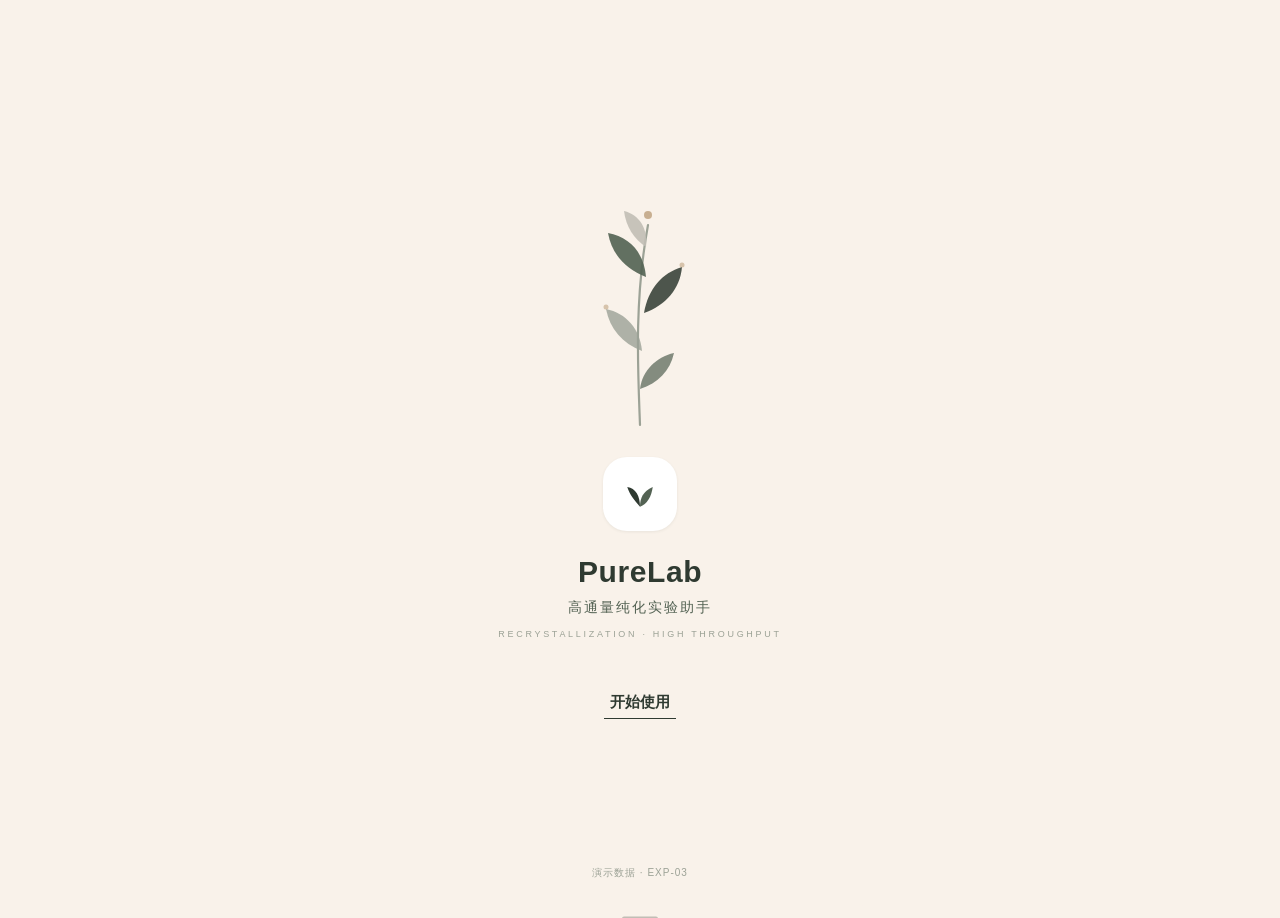
==== purelab-apk/app/assets/www/index.html @ ad5bc399 "v31: s07 底部文字链改为右下角按钮组（深色主FAB孔板记录+液态玻璃副钮分析最佳条件，fabIn入场）; APK 2.2.0/versionCode=32; harness34 7/7" ====
<!DOCTYPE html>
<html lang="zh-CN">
<head>
<meta charset="UTF-8">
<meta name="viewport" content="width=device-width, initial-scale=1, viewport-fit=cover, user-scalable=no">
<title>PureLab 高通量重结晶实验助手</title>
<link rel="stylesheet" href="app.css?v=31">
</head>
<body>
<div id="app">

  <!-- 01 启动页 -->
  <section class="screen" id="s01">
    <div class="launch" data-go="s02">
      <svg class="launch-art" viewBox="0 0 220 260" width="220" height="260" fill="none" aria-hidden="true">
        <path d="M110 244 C108 190 104 120 118 44" stroke="#9CA296" stroke-width="2.2" stroke-linecap="round"/>
        <path d="M116 96 C96 88 82 74 78 52 C100 56 114 72 116 96Z" fill="#536253" opacity=".9"/>
        <path d="M114 132 C136 124 150 108 152 86 C132 92 118 108 114 132Z" fill="#2F3A31" opacity=".85"/>
        <path d="M112 170 C92 162 80 148 76 128 C96 132 110 148 112 170Z" fill="#9CA296" opacity=".8"/>
        <path d="M116 66 C104 58 96 46 94 30 C110 34 118 48 116 66Z" fill="#C1BEB5" opacity=".9"/>
        <path d="M110 208 C128 202 140 190 144 172 C126 176 112 190 110 208Z" fill="#536253" opacity=".7"/>
        <circle cx="118" cy="34" r="4" fill="#C0A381" opacity=".85"/>
        <circle cx="76" cy="126" r="2.5" fill="#C0A381" opacity=".6"/>
        <circle cx="152" cy="84" r="2.5" fill="#C0A381" opacity=".6"/>
      </svg>
      <div class="launch-leaf">
        <svg viewBox="0 0 24 24" width="34" height="34" fill="none">
          <path d="M12 21c0-6 2-11 9-14-1 7-4 12-9 14z" fill="#536253"/>
          <path d="M12 21C8 16 5 13 3 7c6 1 9 6 9 14z" fill="#2F3A31"/>
        </svg>
      </div>
      <div class="launch-brand">PureLab</div>
      <div class="launch-sub">高通量纯化实验助手</div>
      <div class="launch-en">RECRYSTALLIZATION · HIGH THROUGHPUT</div>
      <div class="launch-cta">开始使用</div>
      <div class="launch-ver">演示数据 · EXP-03</div>
    </div>
  </section>

  <!-- 02 首页 -->
  <section class="screen" id="s02">
    <header class="nav">
      <div class="nav-side"></div>
      <div class="nav-title"><span class="zh">实验工作台</span><span class="en">WORKSPACE</span></div>
      <div class="nav-side"><button class="nav-avatar" data-go="s15" aria-label="我的">
        <svg viewBox="0 0 24 24" width="17" height="17" fill="none">
          <path d="M12 21c0-6 2-11 9-14-1 7-4 12-9 14z" fill="#F9F2EA"/>
          <path d="M12 21C8 16 5 13 3 7c6 1 9 6 9 14z" fill="#C1BEB5"/>
        </svg>
      </button></div>
    </header>
    <div class="page">
      <div class="greet">
        <div class="greet-en" id="greet-en">Good morning</div>
        <div class="greet-zh">今天也顺利完成实验</div>
      </div>
      <div class="sec-head"><span class="sec-zh">进行中的实验</span><span class="sec-en">ONGOING</span></div>
      <div id="home-ongoing"></div>
      <div class="sec-head"><span class="sec-zh">已归档实验</span><span class="sec-en">ARCHIVE</span></div>
      <div id="home-archive"></div>
      <div class="cta-row"><button class="cta-glass" data-go="s03">新建实验 <i>→</i></button></div>
    </div>
  </section>

  <!-- 03 新建实验 -->
  <section class="screen" id="s03">
    <header class="nav">
      <button class="nav-back" data-back>‹</button>
      <div class="nav-title"><span class="zh">新建实验</span><span class="en">NEW EXPERIMENT</span></div>
      <div class="nav-side"><button class="nav-text" data-go="s06">跳过</button></div>
    </header>
    <div class="stepper">
      <span class="step on"><i>1</i>基础信息</span><span class="step-line"></span>
      <span class="step"><i>2</i>条件设置</span><span class="step-line"></span>
      <span class="step"><i>3</i>确认</span>
    </div>
    <div class="page">
      <div class="form-card">
        <label class="frow"><span class="flabel">实验名称</span><input id="f-name" value="重结晶纯化筛选-04"></label>
        <label class="frow"><span class="flabel">待纯化药品</span><input id="f-drug" value="粗品样品 A"></label>
        <label class="frow"><span class="flabel">初始标样总质量（mg）</span><input id="f-mass" type="number" value="9600"></label>
        <label class="frow"><span class="flabel">每孔溶剂投入量（mg）</span><input id="f-dose" type="number" step="0.1" value="100.0"></label>
        <div class="frow"><span class="flabel">预计占用孔数量</span><span class="fval" id="f-occ">96 / 96 · 自动</span></div>
      </div>
      <p class="hint">96 孔板固定为 8×12（A–H 行 × 1–12 列），每种组合占一整行（12 孔），可在下一步手动调整。</p>
      <div class="cta-row"><button class="cta-line" data-go="s04">下一步 <i>→</i></button></div>
    </div>
  </section>

  <!-- 04 条件设置 -->
  <section class="screen" id="s04">
    <header class="nav">
      <button class="nav-back" data-back>‹</button>
      <div class="nav-title"><span class="zh">条件设置</span><span class="en">CONDITIONS</span></div>
      <div class="nav-side"></div>
    </header>
    <div class="stepper">
      <span class="step"><i>1</i>基础信息</span><span class="step-line"></span>
      <span class="step on"><i>2</i>条件设置</span><span class="step-line"></span>
      <span class="step"><i>3</i>确认</span>
    </div>
    <div class="page">
      <div class="sec-head"><span class="sec-zh">试剂组合</span><span class="sec-en" id="combo-count">5 组</span></div>
      <div id="combo-list"></div>
      <button class="ghost-add" id="combo-add">＋ 新建组合</button>
      <p class="hint">点击组合卡片勾选本次实验要用的条件（默认不选，可多选）；<b>按住卡片右侧的 ⠿ 上下拖动可调整顺序，编号按新位置自动继承</b>；列表里没有合适的，就点「新建组合」自己建。</p>
      <div class="cta-row"><button class="cta-line" id="combo-next">下一步 <i>→</i></button></div>
    </div>
  </section>

  <!-- 05 孔板分配 -->
  <section class="screen" id="s05">
    <header class="nav">
      <button class="nav-back" data-back>‹</button>
      <div class="nav-title"><span class="zh">孔板分配</span><span class="en">PLATE MAP</span></div>
      <div class="nav-side"></div>
    </header>
    <div class="stepper">
      <span class="step"><i>1</i>基础信息</span><span class="step-line"></span>
      <span class="step on"><i>2</i>条件设置</span><span class="step-line"></span>
      <span class="step"><i>3</i>确认</span>
    </div>
    <div class="page">
      <div id="assign-cur"></div>
      <p class="hint" id="assign-note">点击孔位即为当前组合选孔（可连续点选/取消）。</p>
      <div class="plate-card"><div id="plate-config"></div></div>
      <div id="legend-config" class="legend"></div>
      <div class="cta-row"><button class="cta-line" id="assign-step">下一步 <i>→</i></button></div>
    </div>
  </section>

  <!-- 06 确认设置 -->
  <section class="screen" id="s06">
    <header class="nav">
      <button class="nav-back" data-back>‹</button>
      <div class="nav-title"><span class="zh">确认设置</span><span class="en">CONFIRM</span></div>
      <div class="nav-side"></div>
    </header>
    <div class="stepper">
      <span class="step"><i>1</i>基础信息</span><span class="step-line"></span>
      <span class="step"><i>2</i>条件设置</span><span class="step-line"></span>
      <span class="step on"><i>3</i>确认</span>
    </div>
    <div class="page">
      <div class="sec-head"><span class="sec-zh">实验信息确认</span><span class="sec-en">REVIEW</span></div>
      <div class="form-card" id="confirm-card"></div>
      <div class="sec-head"><span class="sec-zh">孔板预览</span><span class="sec-en">PLATE PREVIEW</span></div>
      <div class="plate-card"><div id="plate-confirm"></div></div>
      <div id="confirm-legend" class="legend"></div>
      <p class="hint">确认后实验进入执行阶段；模板仅保存实验设计结构，不保存结果。</p>
      <div class="cta-row"><button class="cta-line" id="btn-create">创建实验 <i>→</i></button></div>
    </div>
  </section>

  <!-- 07 实验详情 -->
  <section class="screen" id="s07">
    <header class="nav">
      <button class="nav-back" data-back>‹</button>
      <div class="nav-title"><span class="zh">实验详情</span><span class="en">RUN</span></div>
      <div class="nav-side"><button class="nav-chip" data-go="s11">
        <svg viewBox="0 0 24 24" width="13" height="13" fill="none" stroke="#C0A381" stroke-width="2.4" stroke-linecap="round"><path d="M5 20V12"/><path d="M12 20V5"/><path d="M19 20v-5"/></svg>结果</button></div>
    </header>
    <div class="page">
      <div class="exp-head" id="exp-head"></div>
      <div class="stat-row" id="exp-stats"></div>
      <div class="sec-head"><span class="sec-zh">孔板预览</span><span class="sec-en">TAP TO RECORD</span></div>
      <div class="plate-card"><div id="plate-mini"></div></div>
      <p class="hint">点击孔位可查看详情与录入数据。</p>
      <div class="fab-stack">
        <button class="fab-sub" data-go="s12">
          <svg viewBox="0 0 24 24" width="14" height="14" fill="none" stroke="#C0A381" stroke-width="2.2" stroke-linecap="round" stroke-linejoin="round"><path d="M12 3l1.7 4.3L18 9l-4.3 1.7L12 15l-1.7-4.3L6 9l4.3-1.7z"/><path d="M19 15l.8 2.2L22 18l-2.2.8L19 21l-.8-2.2L16 18l2.2-.8z"/></svg>
          分析最佳条件
        </button>
        <button class="fab-main" data-go="s08">
          <svg viewBox="0 0 24 24" width="16" height="16" fill="none" stroke="currentColor" stroke-width="2" stroke-linecap="round"><rect x="3.5" y="3.5" width="7" height="7" rx="1.6"/><rect x="13.5" y="3.5" width="7" height="7" rx="1.6"/><rect x="3.5" y="13.5" width="7" height="7" rx="1.6"/><rect x="13.5" y="13.5" width="7" height="7" rx="1.6"/></svg>
          孔板记录 <i>→</i>
        </button>
      </div>
    </div>
  </section>

  <!-- 08 孔板视图 -->
  <section class="screen" id="s08">
    <header class="nav">
      <button class="nav-back" data-back>‹</button>
      <div class="nav-title"><span class="zh">孔板记录</span><span class="en">WELL RECORD</span></div>
      <div class="nav-side"><button class="nav-text" data-go="s09">批量</button></div>
    </header>
    <div class="page">
      <div class="plate-card"><div id="plate-full"></div></div>
      <div id="legend-full" class="legend"></div>
      <div class="op-row">
        <button class="text-act" data-go="s09">批量录入</button>
        <button class="text-act" id="edit-hint">编辑数据</button>
      </div>
    </div>
  </section>

  <!-- 09 批量录入 -->
  <section class="screen" id="s09">
    <header class="nav">
      <button class="nav-back" data-back>‹</button>
      <div class="nav-title"><span class="zh">批量录入产出量</span><span class="en">BATCH ENTRY</span></div>
      <div class="nav-side"></div>
    </header>
    <div class="page">
      <div class="seg" id="batch-seg"><span class="seg-thumb"></span>
        <button class="seg-item" data-seg="area">按区域录入</button>
        <button class="seg-item" data-seg="combo">按组合录入</button>
        <button class="seg-item active" data-seg="pick">点选孔位</button>
      </div>
      <div class="sec-head"><span class="sec-zh" id="batch-sel-title">选择区域</span><span class="sec-en" id="batch-sel-info">未选择</span></div>
      <div class="chip-wrap" id="batch-chips"></div>
      <div class="plate-card" id="pick-plate-card" style="display:none"><div id="plate-pick"></div></div>
      <div class="form-card">
        <label class="frow"><span class="flabel">投入量（mg）</span><input id="b-in" type="number" step="0.1" value="100.0"><span class="fsuffix">适用于所选全部孔位</span></label>
        <label class="frow"><span class="flabel">产出量（mg）</span><input id="b-out" type="number" step="0.1" placeholder="输入产出量"></label>
        <label class="frow check"><input type="checkbox" id="b-onlyempty" checked><span class="flabel">仅填充未完成孔位</span></label>
      </div>
      <div class="cta-row"><button class="cta-line" id="b-apply">应用到所选孔位 <i>→</i></button></div>
    </div>
  </section>

  <!-- 10 数据详情 -->
  <section class="screen" id="s10">
    <header class="nav">
      <button class="nav-back" data-back>‹</button>
      <div class="nav-title"><span class="zh">单孔详情</span><span class="en">WELL DETAIL</span></div>
      <div class="nav-side"></div>
    </header>
    <div class="page" id="well-page"></div>
    <div class="well-nav-bar" id="well-nav-bar"></div>
  </section>

  <!-- 11 结果总览 -->
  <section class="screen" id="s11">
    <header class="nav">
      <button class="nav-back" data-back>‹</button>
      <div class="nav-title"><span class="zh">结果总览</span><span class="en">RESULTS</span></div>
      <div class="nav-side"></div>
    </header>
    <div class="page" id="results-page"></div>
  </section>

  <!-- 12 最佳条件 -->
  <section class="screen" id="s12">
    <header class="nav">
      <button class="nav-back" data-back>‹</button>
      <div class="nav-title"><span class="zh">最佳条件</span><span class="en">KEY CONDITION</span></div>
      <div class="nav-side"></div>
    </header>
    <div class="page" id="best-page"></div>
  </section>

  <!-- 13 结果排名 -->
  <section class="screen" id="s13">
    <header class="nav">
      <button class="nav-back" data-back>‹</button>
      <div class="nav-title"><span class="zh">结果排名</span><span class="en">RANKING</span></div>
      <div class="nav-side"><button class="nav-text" id="btn-export">导出</button></div>
    </header>
    <div class="page" id="rank-page"></div>
  </section>

  <!-- 14 试剂库 -->
  <section class="screen" id="s14">
    <header class="nav">
      <button class="nav-back" data-back>‹</button>
      <div class="nav-title"><span class="zh">试剂库</span><span class="en">REAGENTS</span></div>
      <div class="nav-side"></div>
    </header>
    <div class="page" id="reagent-page"></div>
  </section>

  <!-- 15 我的 -->
  <section class="screen" id="s15">
    <header class="nav">
      <button class="nav-back" data-back>‹</button>
      <div class="nav-title"><span class="zh">我的</span><span class="en">PROFILE</span></div>
      <div class="nav-side"></div>
    </header>
    <div class="page" id="profile-page"></div>
  </section>

  <!-- 16 实验总览 -->
  <section class="screen" id="s16">
    <header class="nav">
      <button class="nav-back" data-back>‹</button>
      <div class="nav-title"><span class="zh">实验总览</span><span class="en">EXPERIMENTS</span></div>
      <div class="nav-side"></div>
    </header>
    <div class="page" id="expov-page"></div>
  </section>

  <!-- Bottom Sheet -->
  <div class="sheet-mask" id="sheet-mask"></div>
  <div class="sheet" id="sheet">
    <div class="sheet-handle"></div>
    <div class="sheet-title" id="sheet-title"></div>
    <div class="sheet-body" id="sheet-body"></div>
  </div>

  <div class="toast" id="toast"></div>
</div>
<script src="app.js?v=31"></script>
</body>
</html>
---- purelab-apk/app/assets/www/app.css ----
/* ============================================================
   PureLab Design Tokens — 全部取自设计基准板实测色板（7 色）
   背景 #F9F2EA · 墨绿主色 #2F3A31 · 暖棕点缀 #C0A381
   ============================================================ */
:root{
  --bg:#F9F2EA;
  --ink:#2F3A31;          /* 一级文字/主强调（Swatch 6） */
  --ink2:#536253;         /* 二级文字（Swatch 5） */
  --ink3:#9CA296;         /* 三级文字（Swatch 4） */
  --line:#C1BEB5;         /* 分隔线（Swatch 3） */
  --panel:#E0D8D1;        /* 浅面板（Swatch 1） */
  --panel2:#D8D3CC;       /* 次面板（Swatch 2） */
  --warm:#C0A381;         /* 状态点缀（Swatch 7） */
  --paper:#FFFFFF;        /* 卡片纸面（中性色） */
  --r-card:14px; --r-input:10px;
  --shadow:0 1px 3px rgba(47,58,49,.08);
  --safe-t:env(safe-area-inset-top,0px);
  --safe-b:env(safe-area-inset-bottom,0px);
}
*{margin:0;padding:0;box-sizing:border-box;-webkit-tap-highlight-color:transparent}
html,body{height:100%}
body{
  background:var(--bg);color:var(--ink);
  font-family:-apple-system,"HarmonyOS Sans SC","MiSans","PingFang SC","Source Han Sans SC","Microsoft YaHei",sans-serif;
  font-feature-settings:"tnum";letter-spacing:.01em;
}
button{font-family:inherit;color:inherit;background:none;border:none;cursor:pointer}
input{font-family:inherit;color:var(--ink)}
#app{max-width:460px;margin:0 auto;min-height:100%;position:relative}

/* ---------------- 屏幕 & 导航 ---------------- */
.screen{display:none;min-height:100vh;padding-top:var(--safe-t);padding-bottom:calc(var(--safe-b) + 18px)}
.screen.active{display:block;animation:fadein .18s ease}
@keyframes fadein{from{opacity:.35}to{opacity:1}}
.nav{
  display:flex;align-items:center;gap:8px;
  padding:12px 16px 10px;position:sticky;top:0;z-index:20;background:var(--bg);
}
.nav-back{font-size:26px;line-height:1;width:34px;height:34px;color:var(--ink)}
.nav-title{flex:1;display:flex;flex-direction:column;align-items:center;gap:1px}
.nav-title .zh{font-size:17px;font-weight:600}
.nav-title .en{font-size:9px;letter-spacing:.22em;color:var(--ink3);font-weight:500}
.nav-side{width:56px;display:flex;justify-content:flex-end}
.nav-text{font-size:13px;color:var(--ink2);border-bottom:1px solid var(--line);padding-bottom:2px}
/* 导航头像钮（s02 我的） */
.nav-avatar{width:34px;height:34px;border-radius:50%;
  background:linear-gradient(135deg,#536253,#2F3A31);
  display:flex;align-items:center;justify-content:center;
  box-shadow:0 0 0 2px var(--bg),0 0 0 3px var(--line),var(--shadow);
  transition:transform .15s,box-shadow .15s}
.nav-avatar:active{transform:scale(.93);box-shadow:0 0 0 2px var(--bg),0 0 0 3px var(--ink2),var(--shadow)}
.page{padding:4px 20px 8px}

/* ---------------- 向导步骤指示器（①②③，参考稿还原） ---------------- */
.stepper{display:flex;align-items:center;gap:8px;margin:10px 20px 2px}
.step{display:flex;align-items:center;gap:5px;font-size:11px;color:var(--ink3);white-space:nowrap}
.step i{width:18px;height:18px;border-radius:50%;border:1.5px solid var(--line);
  display:flex;align-items:center;justify-content:center;font-style:normal;font-size:10px}
.step.on{color:var(--ink);font-weight:600}
.step.on i{background:var(--ink);border-color:var(--ink);color:var(--bg)}
.step-line{flex:1;height:1px;background:var(--line)}

/* ---------------- 深绿主卡（s02 EXP 卡 / s11 hero，参考稿还原） ---------------- */
.exp-card.dark{background:linear-gradient(135deg,#536253,#2F3A31);color:#F9F2EA}

/* ---------------- 进行中实验轮播（横向拖拽/滚轮 · 惯性 · 居中磁吸） ---------------- */
.exp-carousel{display:flex;gap:14px;overflow-x:auto;overscroll-behavior-x:contain;
  padding:10px calc((100% - 76%) / 2) 18px;scrollbar-width:none;-ms-overflow-style:none;
  touch-action:pan-y;cursor:grab;user-select:none;-webkit-user-select:none}
.exp-carousel:active{cursor:grabbing}
.exp-carousel::-webkit-scrollbar{display:none}
.exp-carousel .exp-card{flex:0 0 auto;width:100%;margin:0;will-change:transform,opacity;
  transition:box-shadow .3s ease;transform-origin:center center}
.exp-carousel .exp-card.cur{box-shadow:0 12px 30px rgba(47,58,49,.32)}
.exp-carousel .exp-card .exp-name{white-space:nowrap;overflow:hidden;text-overflow:ellipsis}
.exp-del,.arch-del{font-size:11px;font-weight:600;letter-spacing:.04em;
  padding:2px 2px;border-bottom:1px solid currentColor;opacity:.75;white-space:nowrap;flex:none}
.exp-del:active,.arch-del:active{opacity:1}
.arch-del{color:#A2554A;margin-left:8px}
.exp-card.dark .exp-id{background:rgba(249,242,234,.16);color:#F9F2EA;border-color:transparent}
.exp-card.dark .tag.run{background:rgba(249,242,234,.18);color:#F9F2EA}
.exp-card.dark .exp-meta{color:rgba(249,242,234,.78)}
.exp-card.dark .exp-meta b{color:#F9F2EA}
.exp-card.dark .pbar{background:rgba(249,242,234,.24)}
.exp-card.dark .pbar i{background:#F9F2EA}
.exp-card.dark .exp-best{color:rgba(249,242,234,.78)}
.exp-card.dark .mini-act{color:#F9F2EA;border-bottom-color:rgba(249,242,234,.5)}
.hero.dark{background:linear-gradient(135deg,#536253,#2F3A31);color:#F9F2EA;
  border-radius:var(--r-card);padding:22px 20px;display:flex;align-items:center;gap:16px;
  box-shadow:var(--shadow);margin-top:14px}
.hero.dark .big{color:#F9F2EA}
.hero.dark .who{color:rgba(249,242,234,.82)}
.hero.dark .who b{color:#F9F2EA}

/* ---------------- 启动页插画 / 归档缩略图 ---------------- */
.launch-art{margin-bottom:6px}
.arch-thumb{width:44px;height:44px;border-radius:10px;background:rgba(83,98,83,.12);
  display:flex;align-items:center;justify-content:center;flex:none}

/* ---------------- 组合卡（s04，点卡勾选，可删可看详情） ---------------- */
.combo-card{display:flex;align-items:center;gap:12px;margin-bottom:10px;padding:14px 16px;
  cursor:pointer;border:1.5px solid transparent;transition:border-color .15s,box-shadow .15s}
.combo-card.sel{border-color:var(--ink);box-shadow:0 0 0 1px var(--ink),var(--shadow)}
.combo-check{width:20px;height:20px;border-radius:50%;border:1.5px solid var(--line);flex:none;
  display:flex;align-items:center;justify-content:center;font-size:11px;color:transparent}
.combo-card.sel .combo-check{background:var(--ink);border-color:var(--ink);color:var(--bg)}
.combo-check.on::after{content:"✓"}
.combo-main{flex:1;min-width:0}
.combo-act{flex:none;font-size:11px;color:var(--ink3);border-bottom:1px solid var(--line);padding-bottom:1px}
.combo-act.del{color:var(--warm);border-bottom-color:rgba(192,163,129,.55)}
/* 新建组合 · 配比模板（竖排：试剂名 + 份数，符号自动给出） */
.tpl-rows{display:flex;flex-direction:column;gap:12px;
  background:var(--paper);border-radius:var(--r-input);box-shadow:var(--shadow);
  padding:14px;margin-top:10px}
.tpl-row{display:flex;align-items:center;gap:10px}
.tpl-lead{width:14px;text-align:center;color:var(--ink3);font-weight:700;font-size:15px;flex:none}
.tpl-no{width:22px;height:22px;border-radius:7px;background:var(--panel);color:var(--ink2);
  display:flex;align-items:center;justify-content:center;font-size:11px;font-weight:700;flex:none}
.tpl-row .tpl-name{flex:1;min-width:0;border:none;border-bottom:1.5px solid var(--line);outline:none;
  background:transparent;text-align:left;font-weight:600;font-size:14px;color:var(--ink);
  padding:4px 2px;border-radius:0}
.tpl-row .tpl-name:focus{border-bottom-color:var(--ink2)}
.tpl-row .tpl-name::placeholder{color:var(--ink3);font-weight:400}
.tpl-rwrap{display:flex;align-items:baseline;gap:3px;flex:none}
.tpl-ratio{width:42px;border:none;border-bottom:1.5px solid var(--line);outline:none;background:transparent;
  text-align:center;font-weight:700;font-size:14px;color:var(--warm);padding:4px 0;border-radius:0}
.tpl-ratio:focus{border-bottom-color:var(--warm)}
.tpl-ratio::placeholder{color:var(--line);font-weight:400}
.tpl-unit{font-size:10px;color:var(--ink3);font-style:normal}
.tpl-x{width:20px;height:20px;border-radius:50%;color:var(--ink3);font-size:14px;line-height:1;flex:none}
.tpl-eq{display:flex;align-items:center;gap:10px;margin:14px 4px 0;font-size:12px;color:var(--ink3)}
.tpl-pv-str{color:var(--ink);font-weight:700;font-size:13.5px;letter-spacing:.06em}
.tpl-pv-void{color:var(--ink3)}
#cg-addpart{margin-top:12px}
/* 组合卡拖拽 */
.combo-drag{flex:none;color:var(--ink3);cursor:grab;touch-action:none;padding:8px 4px;transition:color .15s}
.combo-drag:active{color:var(--ink)}
.combo-card.dragging{opacity:.9;box-shadow:0 10px 26px rgba(47,58,49,.25);transform:scale(1.02);transition:none;z-index:5}
.combo-card.dragging .combo-drag{color:var(--ink)}
.combo-card{transition:transform .12s}
/* 导航结果芯片 */
.nav-chip{display:inline-flex;align-items:center;gap:5px;font-size:12px;font-weight:600;color:var(--ink);
  background:var(--paper);box-shadow:var(--shadow);border-radius:10px;padding:6px 10px}

/* ---------------- 区块标题 ---------------- */
.sec-head{display:flex;align-items:baseline;gap:8px;margin:20px 0 10px}
.sec-head .sec-zh{font-size:15px;font-weight:600}
.sec-head .sec-en{font-size:9px;letter-spacing:.2em;color:var(--ink3)}

/* ---------------- 启动页 ---------------- */
.launch{min-height:calc(100vh - var(--safe-t));display:flex;flex-direction:column;
  align-items:center;justify-content:center;gap:10px;padding:40px 24px}
.launch-leaf{width:74px;height:74px;border-radius:24px;background:var(--paper);
  box-shadow:var(--shadow);display:flex;align-items:center;justify-content:center}
.launch-brand{font-size:30px;font-weight:700;letter-spacing:.02em;margin-top:14px}
.launch-sub{font-size:14px;color:var(--ink2);letter-spacing:.14em}
.launch-en{font-size:9px;letter-spacing:.3em;color:var(--ink3);margin-top:2px}
.launch-cta{margin-top:44px;font-size:15px;font-weight:600;color:var(--ink);
  border-bottom:1px solid var(--ink);padding:0 6px 6px}
.launch-ver{position:fixed;bottom:calc(var(--safe-b) + 20px);font-size:10px;color:var(--ink3);letter-spacing:.1em}

/* ---------------- 首页 ---------------- */
.greet{margin:14px 0 4px}
.greet-en{font-size:24px;font-weight:700}
.greet-zh{font-size:14px;color:var(--ink2);margin-top:3px}
.card{background:var(--paper);border-radius:var(--r-card);box-shadow:var(--shadow);
  padding:14px 16px;margin-bottom:10px}
.exp-card .row1{display:flex;align-items:center;gap:8px}
.exp-id{font-size:11px;font-weight:700;letter-spacing:.08em;color:var(--ink);
  background:var(--panel);border-radius:6px;padding:2px 8px}
.exp-name{flex:1;font-size:15px;font-weight:600}
.tag{font-size:10px;padding:2px 8px;border-radius:999px;letter-spacing:.05em}
.tag.run{color:var(--ink);background:rgba(192,163,129,.28)}
.tag.done{color:var(--ink2);background:var(--panel)}
.exp-meta{display:flex;gap:14px;margin-top:10px;font-size:11px;color:var(--ink3)}
.exp-meta b{color:var(--ink);font-weight:600;font-size:13px}
.pbar{height:3px;background:var(--panel2);border-radius:2px;margin-top:10px;overflow:hidden}
.pbar i{display:block;height:100%;background:var(--ink2);border-radius:2px}
.exp-card .row-act{display:flex;justify-content:space-between;align-items:center;margin-top:10px}
.exp-best{font-size:11px;color:var(--ink3)}
.exp-best b{color:var(--warm);font-weight:700;font-size:14px}
.mini-act{font-size:13px;font-weight:600;border-bottom:1px solid var(--ink);padding-bottom:2px}
.arch-row{display:flex;align-items:center;gap:10px;cursor:pointer}
.arch-row:active{background:rgba(83,98,83,.07)}
.arch-detail{padding:4px 2px}
.arch-d-row{display:flex;justify-content:space-between;align-items:center;padding:8px 2px;border-bottom:1px solid var(--line);font-size:13px;color:var(--ink2)}
.arch-d-row:last-child{border-bottom:none}
.arch-d-row b{color:var(--ink);font-weight:600;font-size:13.5px;text-align:right}
.arch-name{flex:1;font-size:14px;font-weight:600}
.arch-sub{font-size:11px;color:var(--ink3);margin-top:2px}
.arch-best{font-size:12px;color:var(--ink2);font-weight:600}

/* ---------------- 表单 ---------------- */
.form-card{background:var(--paper);border-radius:var(--r-card);box-shadow:var(--shadow);
  padding:4px 16px;margin-top:6px}
.frow{display:flex;align-items:center;gap:10px;padding:13px 0;border-bottom:1px solid rgba(193,190,181,.45)}
.frow:last-child{border-bottom:none}
.flabel{font-size:13px;color:var(--ink2);min-width:112px}
.frow input[type=number],.frow input[type=text],.frow input:not([type]){
  flex:1;border:none;border-bottom:1px solid transparent;background:transparent;
  font-size:15px;font-weight:600;text-align:right;outline:none;min-width:0}
.frow input:focus{border-bottom-color:var(--warm)}
.fval{flex:1;text-align:right;font-size:15px;font-weight:600}
.fsuffix{font-size:10px;color:var(--ink3)}
.frow.check{gap:8px}
.frow.check input{width:16px;height:16px;accent-color:var(--ink2)}
.hint{font-size:11px;color:var(--ink3);line-height:1.7;margin:12px 2px}

/* ---------------- CTA：文字 + 细线（禁胶囊/巨型按钮）；首页「新建实验」用苹果液态玻璃风 ---------------- */
.cta-row{display:flex;justify-content:flex-end;margin:22px 0 8px}
.cta-line{font-size:15px;font-weight:600;letter-spacing:.06em;padding:4px 2px 8px;
  border-bottom:1px solid var(--ink)}
.cta-line i{font-style:normal;margin-left:6px}
/* 液态玻璃按钮：半透明磨砂 + 高光描边 + 内阴影镜面反光 */
.cta-glass{position:relative;display:inline-flex;align-items:center;gap:8px;
  font-size:15px;font-weight:600;letter-spacing:.06em;color:var(--ink);
  padding:12px 24px;border-radius:999px;border:1px solid rgba(255,255,255,.6);
  background:linear-gradient(135deg,rgba(255,255,255,.65),rgba(255,255,255,.30) 52%,rgba(216,211,204,.42));
  backdrop-filter:blur(14px) saturate(1.6);-webkit-backdrop-filter:blur(14px) saturate(1.6);
  box-shadow:0 6px 20px rgba(47,58,49,.13),inset 0 1px 0 rgba(255,255,255,.8),inset 0 -1px 1px rgba(47,58,49,.06);
  transition:transform .18s ease,box-shadow .18s ease}
.cta-glass::after{content:'';position:absolute;inset:2px;border-radius:999px;pointer-events:none;
  background:linear-gradient(180deg,rgba(255,255,255,.5),rgba(255,255,255,0) 42%)}
.cta-glass:active{transform:scale(.96);
  box-shadow:0 3px 10px rgba(47,58,49,.16),inset 0 1px 0 rgba(255,255,255,.85)}
.cta-glass i{font-style:normal;transition:transform .18s ease}
.cta-glass:active i{transform:translateX(3px)}
/* 首页「新建实验」：右下角悬浮液态玻璃（fixed 脱离文档流，原占位行自然塌陷） */
#s02 .page{padding-bottom:calc(var(--safe-b) + 96px)}
#s02 .cta-row{margin:0;height:0}
#s02 .cta-glass{position:fixed;right:18px;bottom:calc(var(--safe-b) + 26px);z-index:12;
  padding:14px 22px;margin:0}
.ghost-add{display:block;width:100%;text-align:left;font-size:13px;font-weight:600;
  color:var(--ink2);padding:13px 16px;border:1px dashed var(--line);
  border-radius:var(--r-card);margin-top:2px}
.op-row{display:flex;gap:26px;margin:16px 2px 4px}
.text-act{font-size:13px;font-weight:600;color:var(--ink);
  border-bottom:1px solid var(--line);padding-bottom:4px}
.text-act.off{color:var(--ink3);border-bottom-color:transparent;pointer-events:none}
/* s10 底部固定跳孔栏 */
.well-nav-bar{position:fixed;left:0;right:0;bottom:0;max-width:460px;margin:0 auto;
  background:linear-gradient(to top, var(--bg) 78%, rgba(249,242,234,0));
  padding:14px 20px calc(var(--safe-b) + 14px);z-index:15}
#s10 .page{padding-bottom:calc(96px + var(--safe-b))}
.wnav{display:flex;background:var(--paper);border-radius:var(--r-card);
  box-shadow:0 1px 3px rgba(47,58,49,.08),0 6px 18px rgba(47,58,49,.08);overflow:hidden}
.wnav-btn{flex:1;display:flex;align-items:center;gap:10px;padding:11px 16px;
  transition:background .15s;-webkit-tap-highlight-color:transparent}
.wnav-btn:active{background:var(--panel)}
.wnav-btn.r{justify-content:flex-end}
.wnav-sep{width:1px;background:rgba(193,190,181,.45);flex:none}
.wnav-arrow{color:var(--ink2);flex:none}
.wnav-txt{display:flex;flex-direction:column;gap:2px;min-width:0}
.wnav-k{font-size:9px;color:var(--ink3);letter-spacing:.14em;white-space:nowrap}
.wnav-c{display:flex;align-items:center;gap:6px;font-size:15px;font-weight:700;color:var(--ink)}
.wnav-btn.r .wnav-c{justify-content:flex-end}
.wnav-dot{width:8px;height:8px;border-radius:50%;flex:none}
.wnav-btn.off{opacity:.38;pointer-events:none}
.wnav-btn.off .wnav-arrow{visibility:hidden}

/* ---------------- 组合列表 ---------------- */
.combo-row{display:flex;align-items:center;gap:12px;background:var(--paper);
  border-radius:var(--r-card);box-shadow:var(--shadow);padding:13px 16px;margin-bottom:8px}
.combo-badge{width:34px;height:34px;border-radius:10px;display:flex;align-items:center;
  justify-content:center;font-weight:700;font-size:14px;color:var(--ink)}
.combo-name{font-size:14px;font-weight:600}
.combo-recipe{font-size:11px;color:var(--ink3);margin-top:2px;letter-spacing:.04em}

/* ---------------- 孔板分配（s05 手动选孔） ---------------- */
.assign-head{display:flex;align-items:center;gap:12px;margin-bottom:10px}
.assign-head .combo-badge{flex:none}
.assign-pos{font-size:12px;font-weight:700;color:var(--ink3);letter-spacing:.06em;white-space:nowrap}
.assign-count{flex:none;font-size:13px;font-weight:700;color:var(--ink);
  background:var(--bg);border:1px solid var(--line);border-radius:999px;padding:4px 12px;white-space:nowrap}

/* ---------------- 96 孔板（全项目唯一组件 · 状态参数驱动） ---------------- */
.plate-card{background:var(--paper);border-radius:var(--r-card);box-shadow:var(--shadow);padding:14px}
.plate{display:grid;grid-template-columns:20px repeat(12,1fr);gap:4px;align-items:center}
.plate .plabel{font-size:9px;color:var(--ink3);text-align:center;font-weight:600}
.plate .pcol{font-size:8px;color:var(--ink3);text-align:center;padding-bottom:2px}
.plate.mini{gap:2px}
.plate.mini .well{height:100%;aspect-ratio:1/1}
.well{aspect-ratio:1/1;border-radius:50%;position:relative;border:1px solid transparent}
.well.empty{background:transparent;border:1px dashed var(--line)}
.well.done{border:none}
.well.sel{box-shadow:0 0 0 2px var(--bg),0 0 0 3.5px var(--ink)}
.well.best::after{content:"";position:absolute;inset:-4px;border-radius:50%;
  border:1.5px solid var(--warm)}
.legend{display:flex;flex-wrap:wrap;gap:8px 14px;margin-top:12px;padding:0 4px}
.lg{display:flex;align-items:center;gap:6px;font-size:10px;color:var(--ink2)}
.lg i{width:9px;height:9px;border-radius:50%;display:inline-block}

/* ---------------- 统计 ---------------- */
.exp-head .t{font-size:18px;font-weight:700}
.exp-head .s{font-size:11px;color:var(--ink3);margin-top:3px;letter-spacing:.05em}
.stat-row{display:flex;background:var(--paper);border-radius:var(--r-card);
  box-shadow:var(--shadow);margin-top:12px;padding:14px 8px}
.stat{flex:1;text-align:center;position:relative}
.stat+.stat::before{content:"";position:absolute;left:0;top:15%;height:70%;width:1px;background:rgba(193,190,181,.5)}
.stat .v{font-size:19px;font-weight:700}
.stat .v small{font-size:10px;font-weight:500;color:var(--ink3);margin-left:2px}
.stat .k{font-size:10px;color:var(--ink3);margin-top:3px}
.stat .v.warm{color:var(--warm)}

/* ---------------- 分段控件 & 筛选 chips ---------------- */
.seg{display:flex;background:var(--panel);border-radius:var(--r-input);padding:3px;margin:8px 0 4px}
.seg-item{flex:1;font-size:13px;padding:7px 0;border-radius:8px;color:var(--ink2)}
.seg-item.active{background:var(--paper);font-weight:600;box-shadow:var(--shadow)}
.chip-wrap{display:flex;flex-wrap:wrap;gap:8px;margin:6px 0 2px}
.chip{font-size:12px;padding:5px 13px;border-radius:999px;border:1px solid var(--line);color:var(--ink2)}
.chip.on{background:var(--ink);color:var(--bg);border-color:var(--ink)}

/* ---------------- 单孔详情 ---------------- */
.well-title{display:flex;align-items:center;gap:10px;margin-top:8px}
.well-title .coord{font-size:22px;font-weight:700}
.well-title .recipe{font-size:11px;color:var(--ink3);margin-top:2px}
.kv-card{margin-top:14px}
.kv{display:flex;justify-content:space-between;align-items:baseline;
  padding:12px 16px;border-bottom:1px solid rgba(193,190,181,.45)}
.kv:last-child{border-bottom:none}
.kv .k{font-size:13px;color:var(--ink2)}
.kv .v{font-size:15px;font-weight:700}
.kv .v.warm{color:var(--warm)}
.note-card{font-size:12px;color:var(--ink2);line-height:1.8}
.note-card textarea{display:block;width:100%;border:none;outline:none;background:transparent;
  font:inherit;font-size:12px;color:var(--ink);line-height:1.8;resize:none;min-height:40px}
.note-card textarea::placeholder{color:var(--ink3)}
/* 三行原地编辑（s10） */
.iedit{display:flex;align-items:baseline;gap:4px}
.iedit input{border:none;outline:none;background:transparent;text-align:right;
  font-size:15px;font-weight:700;color:var(--ink);width:96px}
.iedit input::placeholder{color:var(--ink3);font-weight:400}
.iedit .unit{font-size:11px;color:var(--ink3)}
.kv .v.warm{color:var(--warm)}
input[type=number]::-webkit-inner-spin-button,input[type=number]::-webkit-outer-spin-button{-webkit-appearance:none;margin:0}
input[type=number]{-moz-appearance:textfield;appearance:textfield}
.tl{margin-top:8px;padding:6px 16px 12px}
.tl-row{position:relative;padding:10px 0 10px 18px;border-left:1px solid var(--line);margin-left:4px}
.tl-row:last-child{border-left-color:transparent}
.tl-row::before{content:"";position:absolute;left:-4.5px;top:16px;width:8px;height:8px;
  border-radius:50%;background:var(--bg);border:2px solid var(--ink2)}
.tl-t{font-size:10px;color:var(--ink3);letter-spacing:.05em}
.tl-d{font-size:12.5px;color:var(--ink);margin-top:2px}
.well-edit{display:flex;gap:10px;align-items:center;margin-top:12px}
.well-edit input{flex:1;background:var(--paper);border:1px solid var(--line);
  border-radius:var(--r-input);padding:9px 12px;font-size:14px;outline:none}
.well-edit input:focus{border-color:var(--ink2)}

/* ---------------- 结果总览 ---------------- */
.hero{display:flex;align-items:baseline;gap:10px;margin-top:14px}
.hero .big{font-size:40px;font-weight:700;color:var(--warm);line-height:1}
.hero .who{font-size:13px;color:var(--ink2)}
.hero .who b{color:var(--ink)}
.dist{margin-top:6px;padding:16px}
.dist-row{display:flex;align-items:center;gap:10px;margin:9px 0}
.dist-k{width:64px;font-size:10px;color:var(--ink3)}
.dist-bar{flex:1;height:8px;background:var(--panel);border-radius:4px;overflow:hidden}
.dist-bar i{display:block;height:100%;background:var(--ink2);border-radius:4px}
.dist-v{width:30px;text-align:right;font-size:11px;font-weight:600}
.combo-avg .dist-k{width:44px}
.rank-row{display:flex;align-items:center;gap:12px;padding:13px 16px;border-bottom:1px solid rgba(193,190,181,.45)}
.rank-card{padding:2px 16px 6px}
.rank-no{width:22px;font-size:13px;font-weight:700;color:var(--ink3)}
.rank-no.top{color:var(--warm)}
.rank-coord{width:44px;font-size:15px;font-weight:700}
.rank-combo{flex:1;display:flex;align-items:center;gap:7px;font-size:12px;color:var(--ink2)}
.rank-pct{font-size:16px;font-weight:700}

/* ---------------- 试剂库 / 我的 ---------------- */
.search{display:flex;align-items:center;gap:8px;background:var(--paper);
  border-radius:var(--r-input);box-shadow:var(--shadow);padding:10px 14px;margin:10px 0 14px}
.search input{flex:1;border:none;outline:none;background:transparent;font-size:14px}
.search svg{flex:none;opacity:.5}
.rg-row{display:flex;align-items:center;gap:12px}
.rg-name{font-size:14px;font-weight:600}
.rg-cas{font-size:10px;color:var(--ink3);letter-spacing:.06em;margin-top:2px}
.rg-abbr{margin-left:auto;font-size:11px;color:var(--ink3);font-weight:600;letter-spacing:.08em}
.me-head{display:flex;align-items:center;gap:14px;margin:16px 0 6px}
.avatar{width:56px;height:56px;border-radius:50%;background:var(--ink);color:var(--bg);
  display:flex;align-items:center;justify-content:center;font-size:22px;font-weight:700}
.me-name{font-size:18px;font-weight:700}
.me-sub{font-size:11px;color:var(--ink3);margin-top:3px}
.menu{margin-top:14px}
.menu-row{display:flex;align-items:center;gap:12px;padding:15px 4px;
  border-bottom:1px solid rgba(193,190,181,.45);font-size:14px;font-weight:600}
.menu-row .arr{margin-left:auto;color:var(--ink3);font-style:normal}
.menu-row .sub{margin-left:auto;font-size:11px;color:var(--ink3);font-weight:400}
.menu-row .sub + .arr{margin-left:6px}

/* ---------------- Bottom Sheet / Toast ---------------- */
.sheet-mask{position:fixed;inset:0;background:rgba(47,58,49,.32);opacity:0;
  pointer-events:none;transition:opacity .2s;z-index:40}
.sheet-mask.show{opacity:1;pointer-events:auto}
.sheet{position:fixed;left:0;right:0;bottom:0;max-width:460px;margin:0 auto;
  background:var(--bg);border-radius:18px 18px 0 0;transform:translateY(105%);
  transition:transform .24s ease;z-index:41;padding:10px 20px calc(var(--safe-b) + 20px)}
.sheet.show{transform:translateY(0)}
.sheet-handle{width:36px;height:4px;border-radius:2px;background:var(--line);margin:4px auto 12px}
.sheet-title{font-size:15px;font-weight:700;margin-bottom:10px}
.sheet-body{font-size:13px;color:var(--ink2);line-height:1.7;max-height:52vh;overflow:auto}
.sheet-body textarea{width:100%;height:180px;background:var(--paper);border:1px solid var(--line);
  border-radius:var(--r-input);padding:10px;font-size:11px;font-family:monospace;color:var(--ink);outline:none}
.sheet-body .cta-row{margin:14px 0 0}
.toast{position:fixed;left:50%;bottom:calc(var(--safe-b) + 34px);transform:translateX(-50%) translateY(20px);
  background:var(--ink);color:var(--bg);font-size:12.5px;padding:9px 18px;border-radius:999px;
  opacity:0;transition:all .22s;z-index:50;pointer-events:none;max-width:82%;text-align:center}
.toast.show{opacity:1;transform:translateX(-50%) translateY(0)}

/* s16 实验总览行 */
.exp-ov-row{padding:13px 4px;border-bottom:1px solid var(--line);cursor:pointer}
.exp-ov-row:active{background:rgba(83,98,83,.06)}
.exp-ov-row .row1{display:flex;align-items:center;gap:8px}
.exp-ov-row .exp-name{font-size:14px;font-weight:600;flex:1;overflow:hidden;text-overflow:ellipsis;white-space:nowrap}
.exp-ov-row .pbar{margin-top:8px}

.exp-recipe{margin-top:5px;font-size:10.5px;color:var(--ink3);letter-spacing:.02em;overflow:hidden;text-overflow:ellipsis;white-space:nowrap}

.assay-sub{display:block;font-size:9.5px;color:var(--ink3);font-style:normal;font-weight:400;margin-top:2px}
.rank-assay{font-size:10px;color:var(--ink3);margin-left:6px;white-space:nowrap}

/* ---------------- v28 高级动效（源自 B站 SPT 10 种高级交互） ---------------- */
/* 屏幕切换：淡入 + 轻微上浮，替代生硬 fade */
.screen.active{animation:screenIn .34s cubic-bezier(.22,.9,.36,1)}
@keyframes screenIn{from{opacity:0;transform:translateY(16px)}to{opacity:1;transform:translateY(0)}}
/* 底部弹层：弹性曲线（借鉴 06 弹簧/04 回弹） */
.sheet{transition:transform .34s cubic-bezier(.34,1.35,.5,1)}
.sheet-mask{transition:opacity .26s ease}
/* 进度条：弹簧过渡（06 步骤条进度） */
.pbar i{transition:width .55s cubic-bezier(.3,1.15,.5,1)}
/* 列表交错入场（03 staggered） */
.stagger-item{animation:rowIn .34s cubic-bezier(.22,.9,.36,1) both}
@keyframes rowIn{from{opacity:0;transform:translateY(12px)}to{opacity:1;transform:translateY(0)}}
/* 删除定向滑出（08 directed dismissal）：滑出 + 高度塌缩 */
.leaving{overflow:hidden;transition:transform .3s cubic-bezier(.5,0,.75,.4),opacity .3s,max-height .3s .06s,margin .3s .06s,padding .3s .06s;
  transform:translateX(112%);opacity:0;max-height:0 !important;margin:0 !important;padding-top:0 !important;padding-bottom:0 !important;pointer-events:none}
.leaving.up{transform:translateY(-40%)}
/* 选中 chip 弹一下（10 标签选择） */
.chip{transition:transform .16s ease,background .16s ease,color .16s ease}
.chip.on{animation:chipPop .22s cubic-bezier(.34,1.56,.64,1)}
@keyframes chipPop{0%{transform:scale(.92)}100%{transform:scale(1)}}

/* ===== v30 分段控件「标签挤开」动效 ===== */
.seg{position:relative}
.seg-thumb{position:absolute;left:0;top:3px;bottom:3px;width:0;background:var(--paper);
  border-radius:8px;box-shadow:var(--shadow);z-index:0;will-change:transform}
.seg.ready .seg-thumb{transition:transform .34s cubic-bezier(.34,1.45,.5,1),width .34s cubic-bezier(.34,1.45,.5,1)}
.seg-thumb.squeeze{animation:thumbSqueeze .36s cubic-bezier(.34,1.45,.5,1)}
@keyframes thumbSqueeze{0%{scale:1 1}38%{scale:1.05 .9}75%{scale:.98 1.04}100%{scale:1 1}}
.seg-item{position:relative;z-index:1;transition:color .22s ease,transform .16s ease}
.seg-item:not(.active):active{transform:scale(.94)}
.seg-item.active{background:transparent;box-shadow:none}
/* ===== v30 归档卡片「折叠滚动」入场 ===== */
.fold-item{opacity:0;transform:perspective(900px) rotateX(-26deg) translateY(18px);transform-origin:50% 0;
  transition:opacity .4s ease,transform .52s cubic-bezier(.22,1.2,.36,1)}
.fold-item.in{opacity:1;transform:perspective(900px) rotateX(0) translateY(0)}
/* 折叠卡片删除滑出优先级修正 */
.fold-item.in.leaving,.fold-item.leaving{transform:translateX(112%);opacity:0}

/* ===== v31 s07 右下角操作按钮组：主 FAB（孔板记录）+ 副玻璃钮（分析最佳条件） ===== */
#s07 .page{padding-bottom:calc(var(--safe-b) + 132px)}
.fab-stack{position:fixed;right:18px;bottom:calc(var(--safe-b) + 26px);z-index:12;
  display:flex;flex-direction:column;align-items:flex-end;gap:10px}
.fab-main{display:inline-flex;align-items:center;gap:8px;font-size:15px;font-weight:600;letter-spacing:.05em;color:var(--bg);
  padding:14px 22px;border-radius:999px;border:none;cursor:pointer;
  background:linear-gradient(140deg,#3B483D,#2F3A31 62%,#283129);
  box-shadow:0 8px 22px rgba(47,58,49,.30),inset 0 1px 0 rgba(255,255,255,.18),inset 0 -1px 2px rgba(0,0,0,.18);
  transition:transform .18s ease,box-shadow .18s ease}
.fab-main i{font-style:normal;transition:transform .18s ease}
.fab-main:active{transform:scale(.95);box-shadow:0 4px 12px rgba(47,58,49,.32)}
.fab-main:active i{transform:translateX(3px)}
.fab-sub{display:inline-flex;align-items:center;gap:6px;font-size:13px;font-weight:600;color:var(--ink);
  padding:9px 16px;border-radius:999px;border:1px solid rgba(255,255,255,.6);cursor:pointer;
  background:linear-gradient(135deg,rgba(255,255,255,.65),rgba(255,255,255,.30) 52%,rgba(216,211,204,.42));
  backdrop-filter:blur(14px) saturate(1.6);-webkit-backdrop-filter:blur(14px) saturate(1.6);
  box-shadow:0 5px 16px rgba(47,58,49,.12),inset 0 1px 0 rgba(255,255,255,.8);
  transition:transform .18s ease}
.fab-sub:active{transform:scale(.94)}
.fab-stack .fab-main{animation:fabIn .34s cubic-bezier(.22,.9,.36,1) both}
.fab-stack .fab-sub{animation:fabIn .34s cubic-bezier(.22,.9,.36,1) .07s both}
@keyframes fabIn{from{opacity:0;transform:translateY(16px) scale(.88)}to{opacity:1;transform:none}}
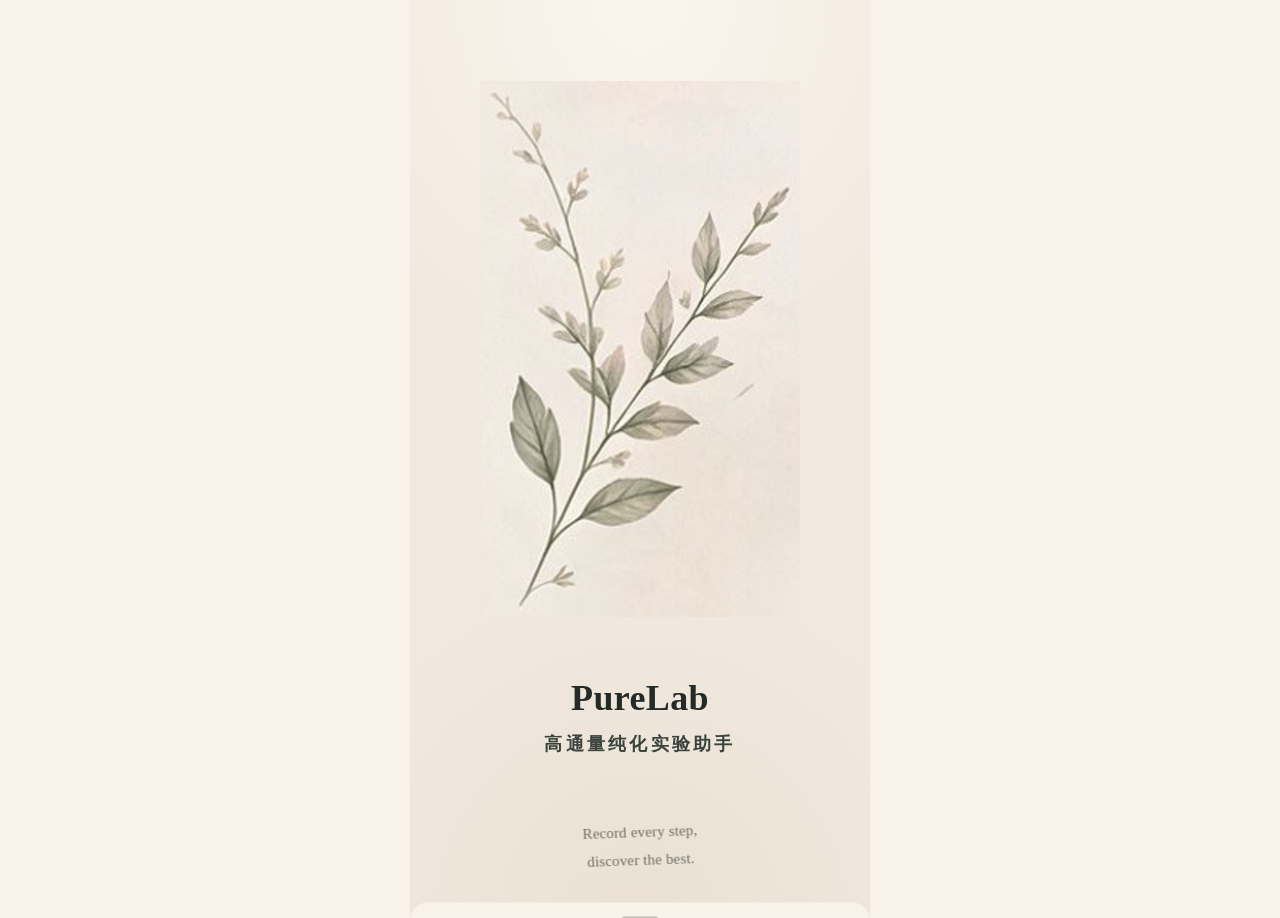
==== commit 5f721979: "v32: 启动页按设计稿1:1还原——水彩枝条插画用图片资源(img/launch-branch.png)+mask渐隐, PureLab衬线标题/副标题/手写体标语纯代码, 自动2.6s淡出进主界面" ====
--- a/purelab-apk/app/assets/www/index.html
+++ b/purelab-apk/app/assets/www/index.html
@@ -4,36 +4,19 @@
 <meta charset="UTF-8">
 <meta name="viewport" content="width=device-width, initial-scale=1, viewport-fit=cover, user-scalable=no">
 <title>PureLab 高通量重结晶实验助手</title>
-<link rel="stylesheet" href="app.css?v=31">
+<link rel="stylesheet" href="app.css?v=32">
 </head>
 <body>
 <div id="app">
 
-  <!-- 01 启动页 -->
+  <!-- 01 启动页（v32：按设计稿 1:1 还原；水彩枝条为图片资源 img/launch-branch.png，其余均为代码实现） -->
   <section class="screen" id="s01">
-    <div class="launch" data-go="s02">
-      <svg class="launch-art" viewBox="0 0 220 260" width="220" height="260" fill="none" aria-hidden="true">
-        <path d="M110 244 C108 190 104 120 118 44" stroke="#9CA296" stroke-width="2.2" stroke-linecap="round"/>
-        <path d="M116 96 C96 88 82 74 78 52 C100 56 114 72 116 96Z" fill="#536253" opacity=".9"/>
-        <path d="M114 132 C136 124 150 108 152 86 C132 92 118 108 114 132Z" fill="#2F3A31" opacity=".85"/>
-        <path d="M112 170 C92 162 80 148 76 128 C96 132 110 148 112 170Z" fill="#9CA296" opacity=".8"/>
-        <path d="M116 66 C104 58 96 46 94 30 C110 34 118 48 116 66Z" fill="#C1BEB5" opacity=".9"/>
-        <path d="M110 208 C128 202 140 190 144 172 C126 176 112 190 110 208Z" fill="#536253" opacity=".7"/>
-        <circle cx="118" cy="34" r="4" fill="#C0A381" opacity=".85"/>
-        <circle cx="76" cy="126" r="2.5" fill="#C0A381" opacity=".6"/>
-        <circle cx="152" cy="84" r="2.5" fill="#C0A381" opacity=".6"/>
-      </svg>
-      <div class="launch-leaf">
-        <svg viewBox="0 0 24 24" width="34" height="34" fill="none">
-          <path d="M12 21c0-6 2-11 9-14-1 7-4 12-9 14z" fill="#536253"/>
-          <path d="M12 21C8 16 5 13 3 7c6 1 9 6 9 14z" fill="#2F3A31"/>
-        </svg>
-      </div>
+    <div class="launch" id="launch-tap">
+      <!-- 图片替代：水彩植物枝条插画（无法用 CSS/SVG 精确复现），取自设计稿裁剪 -->
+      <img class="launch-art-img" src="img/launch-branch.png" alt="" draggable="false">
       <div class="launch-brand">PureLab</div>
       <div class="launch-sub">高通量纯化实验助手</div>
-      <div class="launch-en">RECRYSTALLIZATION · HIGH THROUGHPUT</div>
-      <div class="launch-cta">开始使用</div>
-      <div class="launch-ver">演示数据 · EXP-03</div>
+      <div class="launch-script">Record every step,<br>discover the best.</div>
     </div>
   </section>
 
@@ -302,6 +285,6 @@
 
   <div class="toast" id="toast"></div>
 </div>
-<script src="app.js?v=31"></script>
+<script src="app.js?v=32"></script>
 </body>
 </html>
--- a/purelab-apk/app/assets/www/app.css
+++ b/purelab-apk/app/assets/www/app.css
@@ -147,17 +147,28 @@
 .sec-head .sec-zh{font-size:15px;font-weight:600}
 .sec-head .sec-en{font-size:9px;letter-spacing:.2em;color:var(--ink3)}
 
-/* ---------------- 启动页 ---------------- */
+/* ---------------- 启动页（v32 按设计稿 1:1 还原） ---------------- */
+#s01{background:
+  radial-gradient(130% 70% at 50% 0%, #FBF5EE 0%, rgba(251,245,238,0) 60%),
+  radial-gradient(120% 60% at 50% 100%, #EAE1D4 0%, rgba(234,225,212,0) 62%),
+  #F1E9DE}
 .launch{min-height:calc(100vh - var(--safe-t));display:flex;flex-direction:column;
-  align-items:center;justify-content:center;gap:10px;padding:40px 24px}
-.launch-leaf{width:74px;height:74px;border-radius:24px;background:var(--paper);
-  box-shadow:var(--shadow);display:flex;align-items:center;justify-content:center}
-.launch-brand{font-size:30px;font-weight:700;letter-spacing:.02em;margin-top:14px}
-.launch-sub{font-size:14px;color:var(--ink2);letter-spacing:.14em}
-.launch-en{font-size:9px;letter-spacing:.3em;color:var(--ink3);margin-top:2px}
-.launch-cta{margin-top:44px;font-size:15px;font-weight:600;color:var(--ink);
-  border-bottom:1px solid var(--ink);padding:0 6px 6px}
-.launch-ver{position:fixed;bottom:calc(var(--safe-b) + 20px);font-size:10px;color:var(--ink3);letter-spacing:.1em}
+  align-items:center;justify-content:flex-start;padding:0 24px;cursor:pointer;
+  -webkit-tap-highlight-color:transparent;user-select:none}
+/* 图片资源：水彩枝条插画（img/launch-branch.png），四周 mask 渐隐融入底色，宽度自适应不变形 */
+.launch-art-img{display:block;width:min(78vw,320px);height:auto;margin-top:9vh;
+  -webkit-mask-image:radial-gradient(92% 92% at 50% 50%, #000 58%, transparent 97%);
+  mask-image:radial-gradient(92% 92% at 50% 50%, #000 58%, transparent 97%);
+  animation:launchArtIn 1s cubic-bezier(.22,.9,.36,1) both}
+@keyframes launchArtIn{from{opacity:0;transform:translateY(14px) scale(.97)}to{opacity:1;transform:none}}
+.launch-brand{font-family:Georgia,'Times New Roman','Songti SC',serif;
+  font-size:36px;font-weight:700;letter-spacing:.01em;color:#242B26;margin-top:7vh;line-height:1}
+.launch-sub{font-size:18px;font-weight:700;color:#3A423C;letter-spacing:.18em;margin-top:16px}
+.launch-script{font-family:'Segoe Script','Bradley Hand','Savoye LET',cursive;
+  font-size:15px;line-height:1.85;color:#5A5B50;opacity:.85;margin-top:7vh;
+  transform:rotate(-2deg);text-align:center}
+@keyframes launchFade{to{opacity:0}}
+#s01.launch-out .launch{animation:launchFade .38s ease both}
 
 /* ---------------- 首页 ---------------- */
 .greet{margin:14px 0 4px}
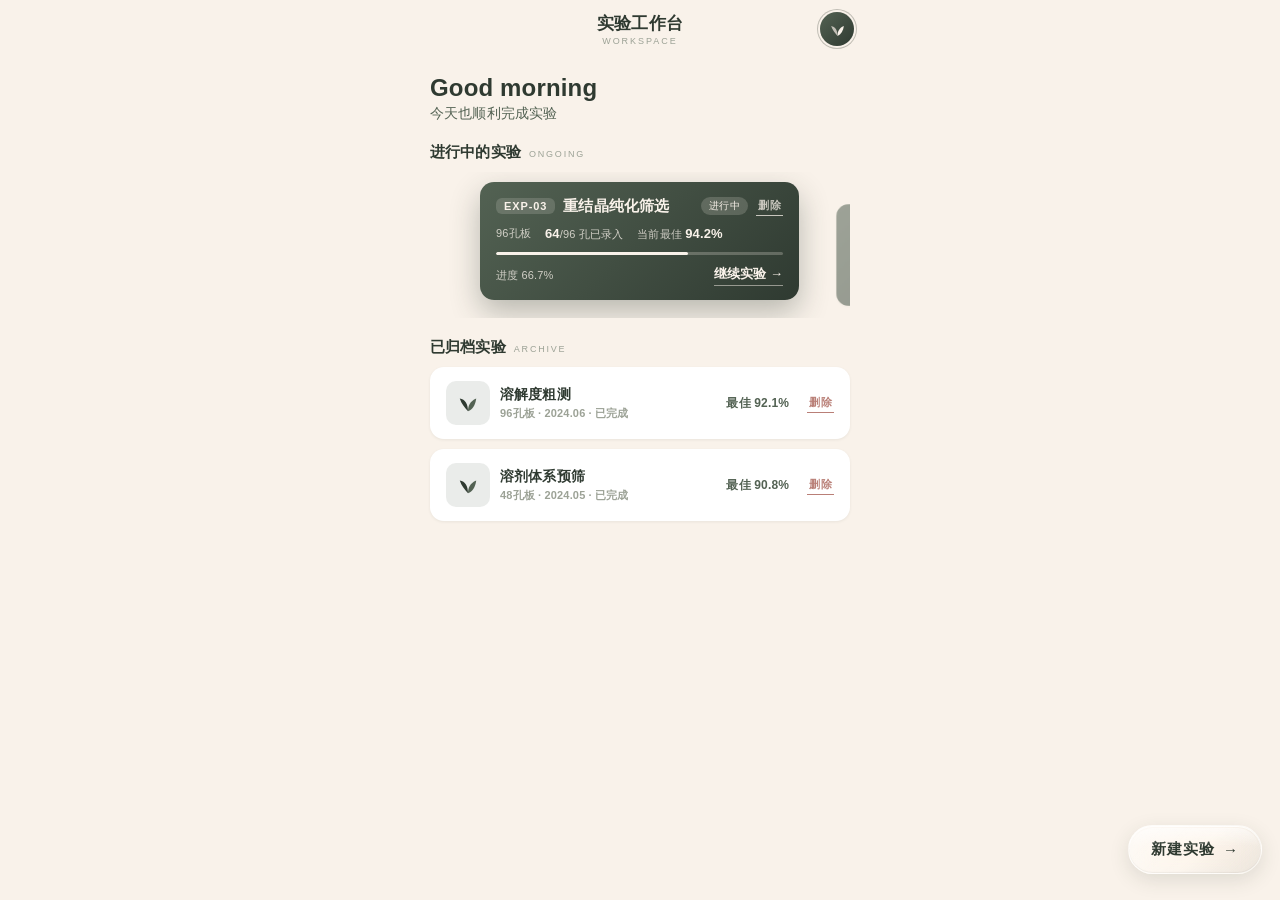
==== commit c03c079e: "v33: 移除开屏封面，启动直达工作台(Good morning/afternoon/evening)；返回栈与向导链同步修正；清理 launch 代码与资源；APK 2.4.0/versionCod" ====
--- a/purelab-apk/app/assets/www/index.html
+++ b/purelab-apk/app/assets/www/index.html
@@ -4,23 +4,12 @@
 <meta charset="UTF-8">
 <meta name="viewport" content="width=device-width, initial-scale=1, viewport-fit=cover, user-scalable=no">
 <title>PureLab 高通量重结晶实验助手</title>
-<link rel="stylesheet" href="app.css?v=32">
+<link rel="stylesheet" href="app.css?v=33">
 </head>
 <body>
 <div id="app">
 
-  <!-- 01 启动页（v32：按设计稿 1:1 还原；水彩枝条为图片资源 img/launch-branch.png，其余均为代码实现） -->
-  <section class="screen" id="s01">
-    <div class="launch" id="launch-tap">
-      <!-- 图片替代：水彩植物枝条插画（无法用 CSS/SVG 精确复现），取自设计稿裁剪 -->
-      <img class="launch-art-img" src="img/launch-branch.png" alt="" draggable="false">
-      <div class="launch-brand">PureLab</div>
-      <div class="launch-sub">高通量纯化实验助手</div>
-      <div class="launch-script">Record every step,<br>discover the best.</div>
-    </div>
-  </section>
-
-  <!-- 02 首页 -->
+  <!-- 02 首页（v33：开屏封面已移除，直接进入工作台） -->
   <section class="screen" id="s02">
     <header class="nav">
       <div class="nav-side"></div>
@@ -285,6 +274,6 @@
 
   <div class="toast" id="toast"></div>
 </div>
-<script src="app.js?v=32"></script>
+<script src="app.js?v=33"></script>
 </body>
 </html>
--- a/purelab-apk/app/assets/www/app.css
+++ b/purelab-apk/app/assets/www/app.css
@@ -92,8 +92,7 @@
 .hero.dark .who{color:rgba(249,242,234,.82)}
 .hero.dark .who b{color:#F9F2EA}
 
-/* ---------------- 启动页插画 / 归档缩略图 ---------------- */
-.launch-art{margin-bottom:6px}
+/* ---------------- 归档缩略图 ---------------- */
 .arch-thumb{width:44px;height:44px;border-radius:10px;background:rgba(83,98,83,.12);
   display:flex;align-items:center;justify-content:center;flex:none}
 
@@ -146,29 +145,6 @@
 .sec-head{display:flex;align-items:baseline;gap:8px;margin:20px 0 10px}
 .sec-head .sec-zh{font-size:15px;font-weight:600}
 .sec-head .sec-en{font-size:9px;letter-spacing:.2em;color:var(--ink3)}
-
-/* ---------------- 启动页（v32 按设计稿 1:1 还原） ---------------- */
-#s01{background:
-  radial-gradient(130% 70% at 50% 0%, #FBF5EE 0%, rgba(251,245,238,0) 60%),
-  radial-gradient(120% 60% at 50% 100%, #EAE1D4 0%, rgba(234,225,212,0) 62%),
-  #F1E9DE}
-.launch{min-height:calc(100vh - var(--safe-t));display:flex;flex-direction:column;
-  align-items:center;justify-content:flex-start;padding:0 24px;cursor:pointer;
-  -webkit-tap-highlight-color:transparent;user-select:none}
-/* 图片资源：水彩枝条插画（img/launch-branch.png），四周 mask 渐隐融入底色，宽度自适应不变形 */
-.launch-art-img{display:block;width:min(78vw,320px);height:auto;margin-top:9vh;
-  -webkit-mask-image:radial-gradient(92% 92% at 50% 50%, #000 58%, transparent 97%);
-  mask-image:radial-gradient(92% 92% at 50% 50%, #000 58%, transparent 97%);
-  animation:launchArtIn 1s cubic-bezier(.22,.9,.36,1) both}
-@keyframes launchArtIn{from{opacity:0;transform:translateY(14px) scale(.97)}to{opacity:1;transform:none}}
-.launch-brand{font-family:Georgia,'Times New Roman','Songti SC',serif;
-  font-size:36px;font-weight:700;letter-spacing:.01em;color:#242B26;margin-top:7vh;line-height:1}
-.launch-sub{font-size:18px;font-weight:700;color:#3A423C;letter-spacing:.18em;margin-top:16px}
-.launch-script{font-family:'Segoe Script','Bradley Hand','Savoye LET',cursive;
-  font-size:15px;line-height:1.85;color:#5A5B50;opacity:.85;margin-top:7vh;
-  transform:rotate(-2deg);text-align:center}
-@keyframes launchFade{to{opacity:0}}
-#s01.launch-out .launch{animation:launchFade .38s ease both}
 
 /* ---------------- 首页 ---------------- */
 .greet{margin:14px 0 4px}
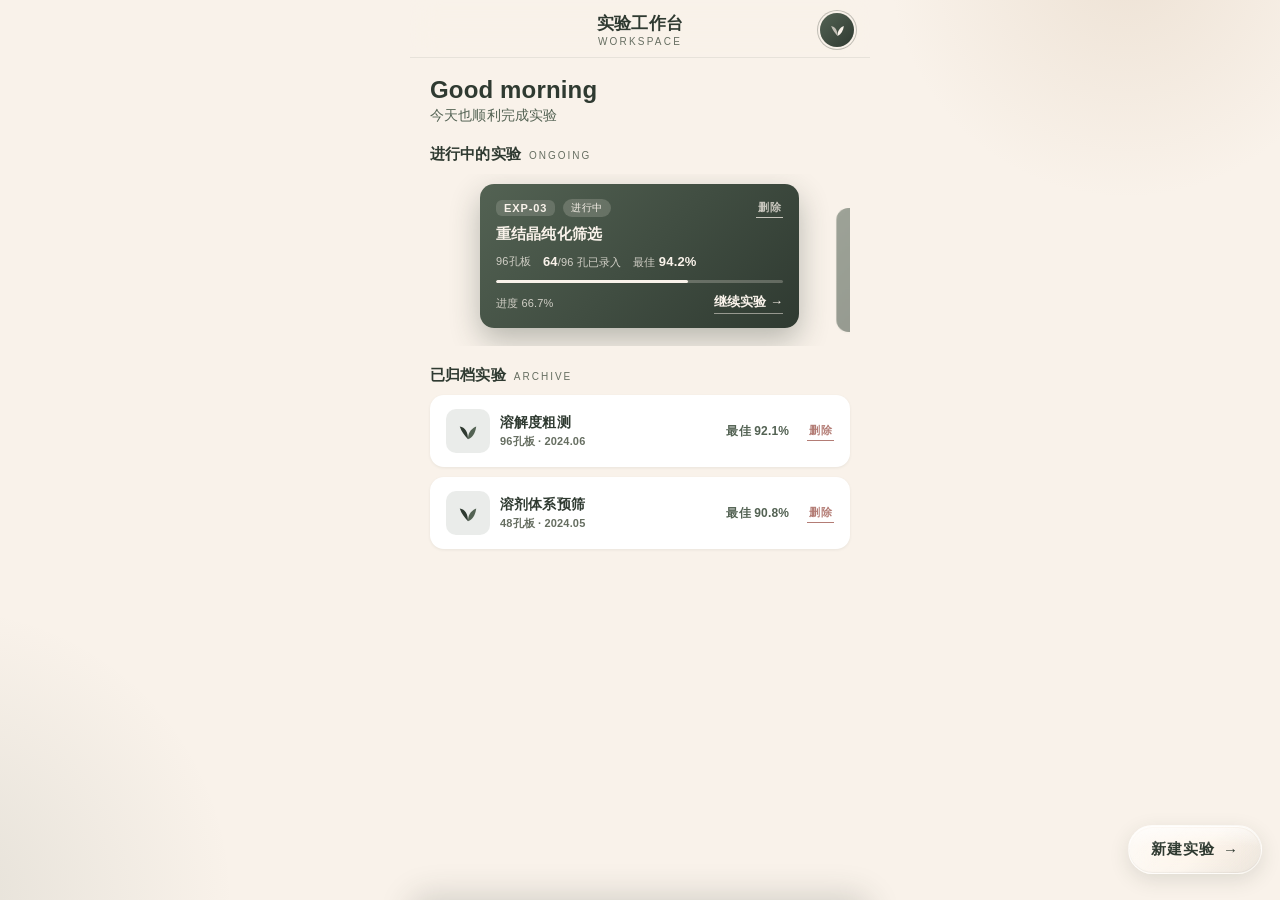
==== commit ba662f89: "v2.11.0: 液态玻璃 + 排版治理 + 横屏 + 输入胶囊 + 默认实验名实验N；APK 补 v1 签名重打" ====
--- a/purelab-apk/app/assets/www/index.html
+++ b/purelab-apk/app/assets/www/index.html
@@ -4,7 +4,7 @@
 <meta charset="UTF-8">
 <meta name="viewport" content="width=device-width, initial-scale=1, viewport-fit=cover, user-scalable=no">
 <title>PureLab 高通量重结晶实验助手</title>
-<link rel="stylesheet" href="app.css?v=33">
+<link rel="stylesheet" href="app.css?v=44">
 </head>
 <body>
 <div id="app">
@@ -39,7 +39,7 @@
     <header class="nav">
       <button class="nav-back" data-back>‹</button>
       <div class="nav-title"><span class="zh">新建实验</span><span class="en">NEW EXPERIMENT</span></div>
-      <div class="nav-side"><button class="nav-text" data-go="s06">跳过</button></div>
+      <div class="nav-side"></div>
     </header>
     <div class="stepper">
       <span class="step on"><i>1</i>基础信息</span><span class="step-line"></span>
@@ -48,13 +48,13 @@
     </div>
     <div class="page">
       <div class="form-card">
-        <label class="frow"><span class="flabel">实验名称</span><input id="f-name" value="重结晶纯化筛选-04"></label>
+        <label class="frow"><span class="flabel">实验名称</span><input id="f-name" placeholder="由系统自动生成，可修改"></label>
         <label class="frow"><span class="flabel">待纯化药品</span><input id="f-drug" value="粗品样品 A"></label>
         <label class="frow"><span class="flabel">初始标样总质量（mg）</span><input id="f-mass" type="number" value="9600"></label>
         <label class="frow"><span class="flabel">每孔溶剂投入量（mg）</span><input id="f-dose" type="number" step="0.1" value="100.0"></label>
-        <div class="frow"><span class="flabel">预计占用孔数量</span><span class="fval" id="f-occ">96 / 96 · 自动</span></div>
-      </div>
-      <p class="hint">96 孔板固定为 8×12（A–H 行 × 1–12 列），每种组合占一整行（12 孔），可在下一步手动调整。</p>
+        <div class="frow"><span class="flabel">理论最大孔数</span><span class="fval" id="f-occ">96 / 96 · 自动</span></div>
+      </div>
+      <p class="hint">96 孔板固定为 8×12（A–H 行 × 1–12 列），每种条件组合占一整行（12 孔）。<br>此处按「总质量 ÷ 每孔投入量」估算理论上能用多少孔；下一步实际排板时，占用孔数由所选「组合 × 温度 × 浓度」的行数决定，两者不必相等。</p>
       <div class="cta-row"><button class="cta-line" data-go="s04">下一步 <i>→</i></button></div>
     </div>
   </section>
@@ -72,10 +72,29 @@
       <span class="step"><i>3</i>确认</span>
     </div>
     <div class="page">
-      <div class="sec-head"><span class="sec-zh">试剂组合</span><span class="sec-en" id="combo-count">5 组</span></div>
-      <div id="combo-list"></div>
-      <button class="ghost-add" id="combo-add">＋ 新建组合</button>
-      <p class="hint">点击组合卡片勾选本次实验要用的条件（默认不选，可多选）；<b>按住卡片右侧的 ⠿ 上下拖动可调整顺序，编号按新位置自动继承</b>；列表里没有合适的，就点「新建组合」自己建。</p>
+      <div class="seg" id="cond-seg"><span class="seg-thumb"></span>
+        <button class="seg-item" data-ctab="combo">试剂组合</button>
+        <button class="seg-item" data-ctab="temp">温度</button>
+        <button class="seg-item" data-ctab="conc">浓度</button>
+      </div>
+      <div id="panel-combo">
+        <div class="sec-head"><span class="sec-zh">试剂组合</span><span class="sec-en" id="combo-count">5 组</span></div>
+        <div id="combo-list"></div>
+        <button class="ghost-add" id="combo-add">＋ 新建组合</button>
+        <p class="hint">点击组合卡片勾选本次实验要用的条件<span class="nb">（默认不选，可多选）</span>；<b>按住卡片右侧的 ⠿ 上下拖动可调整顺序，编号按新位置<span class="nb">自动继承</span></b>；列表里没有合适的，就点「新建组合」自己建。</p>
+      </div>
+      <div id="panel-temp" style="display:none">
+        <div class="sec-head"><span class="sec-zh">温度水平</span><span class="sec-en" id="temp-count">3 档</span></div>
+        <div id="temp-list"></div>
+        <button class="ghost-add" id="temp-add">＋ 新建温度水平</button>
+        <p class="hint">勾选本次实验要对比的温度档位（可多选、可不选）；自动分配时每种「组合 × 温度」占一整行（12 孔）。列表没有合适的就自己建，比如 65℃、冰浴。</p>
+      </div>
+      <div id="panel-conc" style="display:none">
+        <div class="sec-head"><span class="sec-zh">浓度水平</span><span class="sec-en" id="conc-count">3 档</span></div>
+        <div id="conc-list"></div>
+        <button class="ghost-add" id="conc-add">＋ 新建浓度水平</button>
+        <p class="hint">勾选本次实验要对比的浓度档位（mg/mL，可多选、可不选）；与组合、温度正交组合，例如 2 组合 × 2 温度 × 2 浓度 = 8 行正好铺满一板。</p>
+      </div>
       <div class="cta-row"><button class="cta-line" id="combo-next">下一步 <i>→</i></button></div>
     </div>
   </section>
@@ -164,6 +183,8 @@
       <div class="op-row">
         <button class="text-act" data-go="s09">批量录入</button>
         <button class="text-act" id="edit-hint">编辑数据</button>
+        <button class="text-act" id="plate-zoom">放大孔位</button>
+        <button class="text-act" id="plate-land">横屏</button>
       </div>
     </div>
   </section>
@@ -274,6 +295,6 @@
 
   <div class="toast" id="toast"></div>
 </div>
-<script src="app.js?v=33"></script>
+<script src="app.js?v=44"></script>
 </body>
 </html>
--- a/purelab-apk/app/assets/www/app.css
+++ b/purelab-apk/app/assets/www/app.css
@@ -10,19 +10,49 @@
   --line:#C1BEB5;         /* 分隔线（Swatch 3） */
   --panel:#E0D8D1;        /* 浅面板（Swatch 1） */
   --panel2:#D8D3CC;       /* 次面板（Swatch 2） */
-  --warm:#C0A381;         /* 状态点缀（Swatch 7） */
+  --warm:#C0A381;         /* 状态点缀（Swatch 7）· 仅限图形与深绿底 */
   --paper:#FFFFFF;        /* 卡片纸面（中性色） */
+  /* v38 文本安全级派生色：原色在米白/白底上对比度仅 2.36~2.39:1，不达 WCAG AA 4.5:1。
+     以下两色为文本专用派生，原色继续承担图形/描边/深绿底文字职责。 */
+  --ink3t:#666E61;        /* 4.77:1 on #F9F2EA · 5.29:1 on #FFF —— 代替 ink3 的全部文本用途 */
+  --warm-ink:#7E5F36;     /* 5.29:1 on #F9F2EA · 5.87:1 on #FFF —— 浅底上的暖棕数字/文字 */
+  --danger:#9A5147;       /* 5.19:1 on #F9F2EA · 5.77:1 on #FFF */
+  --tap:44px;             /* 最小触达尺寸 */
   --r-card:14px; --r-input:10px;
   --shadow:0 1px 3px rgba(47,58,49,.08);
+  /* v41 液态玻璃层（P1）：只用于吸顶导航 / 弹层 / Toast，每屏玻璃节点 ≤3。
+     铁律：backdrop-filter 不参与动画；数据区（孔板/表格/深绿卡）永不玻璃化。 */
+  --glass:rgba(255,255,255,.55);
+  --glass-strong:rgba(255,255,255,.78);   /* 承载正文的玻璃必须用强档 */
+  --glass-warm:rgba(249,242,234,.72);     /* 暖调玻璃：导航底（与页面底色同相） */
+  --glass-line:rgba(255,255,255,.65);     /* 高光描边：玻璃质感的关键一笔 */
+  --blur:blur(14px) saturate(1.4);
+  --shadow-float:0 8px 24px rgba(47,58,49,.14);
   --safe-t:env(safe-area-inset-top,0px);
   --safe-b:env(safe-area-inset-bottom,0px);
 }
 *{margin:0;padding:0;box-sizing:border-box;-webkit-tap-highlight-color:transparent}
 html,body{height:100%}
 body{
-  background:var(--bg);color:var(--ink);
+  /* v41 氛围光：两团固定色斑（暖棕右上 / 墨绿左下），给玻璃「可透的内容」。
+     直接挂在 body 多重背景上，不引入伪元素，避免层叠上下文问题。 */
+  background:
+    radial-gradient(340px 340px at 88% -40px, rgba(192,163,129,.20), transparent 70%),
+    radial-gradient(420px 420px at -60px 100%, rgba(83,98,83,.12), transparent 70%),
+    var(--bg);
+  background-attachment:fixed;
+  color:var(--ink);
   font-family:-apple-system,"HarmonyOS Sans SC","MiSans","PingFang SC","Source Han Sans SC","Microsoft YaHei",sans-serif;
   font-feature-settings:"tnum";letter-spacing:.01em;
+  /* v40 全局排版兜底：末行孤字（只剩一两个字）时让排版器往前匀一匀。
+     对白名单元素（.hint/.arch-sub/.stat .k 等）是主要手段，对 nowrap 元素无影响。 */
+  text-wrap:pretty;
+}
+/* v41 玻璃降级：不支持 backdrop-filter 的 WebView 回退不透明面板，观感完整、对比度不降 */
+@supports not ((backdrop-filter:blur(1px)) or (-webkit-backdrop-filter:blur(1px))){
+  .nav{background:var(--bg);border-bottom-color:var(--line)}
+  .sheet{background:var(--bg);border-color:var(--line);box-shadow:var(--shadow)}
+  .toast{background:var(--ink);border-color:transparent}
 }
 button{font-family:inherit;color:inherit;background:none;border:none;cursor:pointer}
 input{font-family:inherit;color:var(--ink)}
@@ -34,13 +64,17 @@
 @keyframes fadein{from{opacity:.35}to{opacity:1}}
 .nav{
   display:flex;align-items:center;gap:8px;
-  padding:12px 16px 10px;position:sticky;top:0;z-index:20;background:var(--bg);
+  padding:12px 16px 10px;position:sticky;top:0;z-index:20;
+  /* v41 玻璃导航：内容从标题栏下穿过时透出模糊；暖调玻璃与页面底色同相，文字色不变 */
+  background:var(--glass-warm);
+  -webkit-backdrop-filter:var(--blur);backdrop-filter:var(--blur);
+  border-bottom:1px solid rgba(193,190,181,.30);
 }
 .nav-back{font-size:26px;line-height:1;width:34px;height:34px;color:var(--ink)}
 .nav-title{flex:1;display:flex;flex-direction:column;align-items:center;gap:1px}
 .nav-title .zh{font-size:17px;font-weight:600}
-.nav-title .en{font-size:9px;letter-spacing:.22em;color:var(--ink3);font-weight:500}
-.nav-side{width:56px;display:flex;justify-content:flex-end}
+.nav-title .en{font-size:9px;letter-spacing:.22em;color:var(--ink3t);font-weight:500}
+.nav-side{width:64px;display:flex;justify-content:flex-end}
 .nav-text{font-size:13px;color:var(--ink2);border-bottom:1px solid var(--line);padding-bottom:2px}
 /* 导航头像钮（s02 我的） */
 .nav-avatar{width:34px;height:34px;border-radius:50%;
@@ -53,7 +87,7 @@
 
 /* ---------------- 向导步骤指示器（①②③，参考稿还原） ---------------- */
 .stepper{display:flex;align-items:center;gap:8px;margin:10px 20px 2px}
-.step{display:flex;align-items:center;gap:5px;font-size:11px;color:var(--ink3);white-space:nowrap}
+.step{display:flex;align-items:center;gap:5px;font-size:11px;color:var(--ink3t);white-space:nowrap}
 .step i{width:18px;height:18px;border-radius:50%;border:1.5px solid var(--line);
   display:flex;align-items:center;justify-content:center;font-style:normal;font-size:10px}
 .step.on{color:var(--ink);font-weight:600}
@@ -76,7 +110,7 @@
 .exp-del,.arch-del{font-size:11px;font-weight:600;letter-spacing:.04em;
   padding:2px 2px;border-bottom:1px solid currentColor;opacity:.75;white-space:nowrap;flex:none}
 .exp-del:active,.arch-del:active{opacity:1}
-.arch-del{color:#A2554A;margin-left:8px}
+.arch-del{color:var(--danger);margin-left:8px}
 .exp-card.dark .exp-id{background:rgba(249,242,234,.16);color:#F9F2EA;border-color:transparent}
 .exp-card.dark .tag.run{background:rgba(249,242,234,.18);color:#F9F2EA}
 .exp-card.dark .exp-meta{color:rgba(249,242,234,.78)}
@@ -105,46 +139,47 @@
 .combo-card.sel .combo-check{background:var(--ink);border-color:var(--ink);color:var(--bg)}
 .combo-check.on::after{content:"✓"}
 .combo-main{flex:1;min-width:0}
-.combo-act{flex:none;font-size:11px;color:var(--ink3);border-bottom:1px solid var(--line);padding-bottom:1px}
-.combo-act.del{color:var(--warm);border-bottom-color:rgba(192,163,129,.55)}
+.combo-act{flex:none;font-size:11px;color:var(--ink3t);border-bottom:1px solid var(--line);padding-bottom:1px}
+.combo-act.del{color:var(--warm-ink);border-bottom-color:rgba(192,163,129,.55)}
 /* 新建组合 · 配比模板（竖排：试剂名 + 份数，符号自动给出） */
 .tpl-rows{display:flex;flex-direction:column;gap:12px;
   background:var(--paper);border-radius:var(--r-input);box-shadow:var(--shadow);
   padding:14px;margin-top:10px}
 .tpl-row{display:flex;align-items:center;gap:10px}
-.tpl-lead{width:14px;text-align:center;color:var(--ink3);font-weight:700;font-size:15px;flex:none}
+.tpl-lead{width:14px;text-align:center;color:var(--ink3t);font-weight:700;font-size:15px;flex:none}
 .tpl-no{width:22px;height:22px;border-radius:7px;background:var(--panel);color:var(--ink2);
   display:flex;align-items:center;justify-content:center;font-size:11px;font-weight:700;flex:none}
 .tpl-row .tpl-name{flex:1;min-width:0;border:none;border-bottom:1.5px solid var(--line);outline:none;
   background:transparent;text-align:left;font-weight:600;font-size:14px;color:var(--ink);
   padding:4px 2px;border-radius:0}
 .tpl-row .tpl-name:focus{border-bottom-color:var(--ink2)}
-.tpl-row .tpl-name::placeholder{color:var(--ink3);font-weight:400}
+.tpl-row .tpl-name::placeholder{color:var(--ink3t);font-weight:400}
 .tpl-rwrap{display:flex;align-items:baseline;gap:3px;flex:none}
 .tpl-ratio{width:42px;border:none;border-bottom:1.5px solid var(--line);outline:none;background:transparent;
-  text-align:center;font-weight:700;font-size:14px;color:var(--warm);padding:4px 0;border-radius:0}
-.tpl-ratio:focus{border-bottom-color:var(--warm)}
-.tpl-ratio::placeholder{color:var(--line);font-weight:400}
-.tpl-unit{font-size:10px;color:var(--ink3);font-style:normal}
-.tpl-x{width:20px;height:20px;border-radius:50%;color:var(--ink3);font-size:14px;line-height:1;flex:none}
-.tpl-eq{display:flex;align-items:center;gap:10px;margin:14px 4px 0;font-size:12px;color:var(--ink3)}
+  text-align:center;font-weight:700;font-size:14px;color:var(--warm-ink);padding:4px 0;border-radius:0}
+.tpl-ratio:focus{border-bottom-color:var(--warm-ink)}
+.tpl-ratio::placeholder{color:var(--ink3t);font-weight:400}
+.tpl-unit{font-size:10px;color:var(--ink3t);font-style:normal}
+.tpl-x{width:20px;height:20px;border-radius:50%;color:var(--ink3t);font-size:14px;line-height:1;flex:none}
+.tpl-eq{display:flex;align-items:center;gap:10px;margin:14px 4px 0;font-size:12px;color:var(--ink3t)}
 .tpl-pv-str{color:var(--ink);font-weight:700;font-size:13.5px;letter-spacing:.06em}
-.tpl-pv-void{color:var(--ink3)}
+.tpl-pv-void{color:var(--ink3t)}
 #cg-addpart{margin-top:12px}
 /* 组合卡拖拽 */
-.combo-drag{flex:none;color:var(--ink3);cursor:grab;touch-action:none;padding:8px 4px;transition:color .15s}
+.combo-drag{flex:none;color:var(--ink3t);cursor:grab;touch-action:none;padding:8px 4px;transition:color .15s}
 .combo-drag:active{color:var(--ink)}
 .combo-card.dragging{opacity:.9;box-shadow:0 10px 26px rgba(47,58,49,.25);transform:scale(1.02);transition:none;z-index:5}
 .combo-card.dragging .combo-drag{color:var(--ink)}
 .combo-card{transition:transform .12s}
-/* 导航结果芯片 */
+/* 导航结果芯片：图标 + 文字是一个整体，绝不能「结/果」竖着断 */
 .nav-chip{display:inline-flex;align-items:center;gap:5px;font-size:12px;font-weight:600;color:var(--ink);
-  background:var(--paper);box-shadow:var(--shadow);border-radius:10px;padding:6px 10px}
+  background:var(--paper);box-shadow:var(--shadow);border-radius:10px;padding:6px 10px;
+  white-space:nowrap;flex:none}
 
 /* ---------------- 区块标题 ---------------- */
 .sec-head{display:flex;align-items:baseline;gap:8px;margin:20px 0 10px}
 .sec-head .sec-zh{font-size:15px;font-weight:600}
-.sec-head .sec-en{font-size:9px;letter-spacing:.2em;color:var(--ink3)}
+.sec-head .sec-en{font-size:9px;letter-spacing:.2em;color:var(--ink3t)}
 
 /* ---------------- 首页 ---------------- */
 .greet{margin:14px 0 4px}
@@ -153,19 +188,25 @@
 .card{background:var(--paper);border-radius:var(--r-card);box-shadow:var(--shadow);
   padding:14px 16px;margin-bottom:10px}
 .exp-card .row1{display:flex;align-items:center;gap:8px}
+.exp-card .row1 .exp-del{margin-left:auto}      /* 名称独占一行后，删除靠右兜底 */
 .exp-id{font-size:11px;font-weight:700;letter-spacing:.08em;color:var(--ink);
   background:var(--panel);border-radius:6px;padding:2px 8px}
 .exp-name{flex:1;font-size:15px;font-weight:600}
-.tag{font-size:10px;padding:2px 8px;border-radius:999px;letter-spacing:.05em}
+.exp-title{font-size:15px;font-weight:600;line-height:1.25;margin-top:7px;
+  overflow:hidden;text-overflow:ellipsis;white-space:nowrap}
+.tag{font-size:10px;padding:2px 8px;border-radius:999px;letter-spacing:.05em;flex:none}
 .tag.run{color:var(--ink);background:rgba(192,163,129,.28)}
 .tag.done{color:var(--ink2);background:var(--panel)}
-.exp-meta{display:flex;gap:14px;margin-top:10px;font-size:11px;color:var(--ink3)}
+/* v40 实验卡元信息行：三个短标签各自整体成块（不拆词），放不下时整块换行。
+   之前 span 会被 flex 压到比内容还窄，「96孔板」被拆成「96孔/板」这种半截词。 */
+.exp-meta{display:flex;flex-wrap:wrap;gap:5px 12px;margin-top:10px;font-size:11px;color:var(--ink3t)}
+.exp-meta>span{white-space:nowrap}
 .exp-meta b{color:var(--ink);font-weight:600;font-size:13px}
 .pbar{height:3px;background:var(--panel2);border-radius:2px;margin-top:10px;overflow:hidden}
 .pbar i{display:block;height:100%;background:var(--ink2);border-radius:2px}
 .exp-card .row-act{display:flex;justify-content:space-between;align-items:center;margin-top:10px}
-.exp-best{font-size:11px;color:var(--ink3)}
-.exp-best b{color:var(--warm);font-weight:700;font-size:14px}
+.exp-best{font-size:11px;color:var(--ink3t)}
+.exp-best b{color:var(--warm-ink);font-weight:700;font-size:14px}
 .mini-act{font-size:13px;font-weight:600;border-bottom:1px solid var(--ink);padding-bottom:2px}
 .arch-row{display:flex;align-items:center;gap:10px;cursor:pointer}
 .arch-row:active{background:rgba(83,98,83,.07)}
@@ -173,8 +214,10 @@
 .arch-d-row{display:flex;justify-content:space-between;align-items:center;padding:8px 2px;border-bottom:1px solid var(--line);font-size:13px;color:var(--ink2)}
 .arch-d-row:last-child{border-bottom:none}
 .arch-d-row b{color:var(--ink);font-weight:600;font-size:13.5px;text-align:right}
-.arch-name{flex:1;font-size:14px;font-weight:600}
-.arch-sub{font-size:11px;color:var(--ink3);margin-top:2px}
+.arch-name{flex:1;font-size:14px;font-weight:600;min-width:0}
+/* v40 副标题是「96孔板 · 日期」这种短枚举，整体成块比折成半截词好看；
+   太窄时交给渲染端按语义断（渲染处已去掉冗余的「· 已完成」）。 */
+.arch-sub{font-size:11px;color:var(--ink3t);margin-top:2px;text-wrap:pretty}
 .arch-best{font-size:12px;color:var(--ink2);font-weight:600}
 
 /* ---------------- 表单 ---------------- */
@@ -186,12 +229,12 @@
 .frow input[type=number],.frow input[type=text],.frow input:not([type]){
   flex:1;border:none;border-bottom:1px solid transparent;background:transparent;
   font-size:15px;font-weight:600;text-align:right;outline:none;min-width:0}
-.frow input:focus{border-bottom-color:var(--warm)}
+.frow input:focus{border-bottom-color:var(--warm-ink)}
 .fval{flex:1;text-align:right;font-size:15px;font-weight:600}
-.fsuffix{font-size:10px;color:var(--ink3)}
+.fsuffix{font-size:10px;color:var(--ink3t)}
 .frow.check{gap:8px}
 .frow.check input{width:16px;height:16px;accent-color:var(--ink2)}
-.hint{font-size:11px;color:var(--ink3);line-height:1.7;margin:12px 2px}
+.hint{font-size:11px;color:var(--ink3t);line-height:1.7;margin:12px 2px;text-wrap:pretty}
 
 /* ---------------- CTA：文字 + 细线（禁胶囊/巨型按钮）；首页「新建实验」用苹果液态玻璃风 ---------------- */
 .cta-row{display:flex;justify-content:flex-end;margin:22px 0 8px}
@@ -223,7 +266,7 @@
 .op-row{display:flex;gap:26px;margin:16px 2px 4px}
 .text-act{font-size:13px;font-weight:600;color:var(--ink);
   border-bottom:1px solid var(--line);padding-bottom:4px}
-.text-act.off{color:var(--ink3);border-bottom-color:transparent;pointer-events:none}
+.text-act.off{color:var(--ink3t);border-bottom-color:transparent;pointer-events:none}
 /* s10 底部固定跳孔栏 */
 .well-nav-bar{position:fixed;left:0;right:0;bottom:0;max-width:460px;margin:0 auto;
   background:linear-gradient(to top, var(--bg) 78%, rgba(249,242,234,0));
@@ -238,7 +281,7 @@
 .wnav-sep{width:1px;background:rgba(193,190,181,.45);flex:none}
 .wnav-arrow{color:var(--ink2);flex:none}
 .wnav-txt{display:flex;flex-direction:column;gap:2px;min-width:0}
-.wnav-k{font-size:9px;color:var(--ink3);letter-spacing:.14em;white-space:nowrap}
+.wnav-k{font-size:9px;color:var(--ink3t);letter-spacing:.14em;white-space:nowrap}
 .wnav-c{display:flex;align-items:center;gap:6px;font-size:15px;font-weight:700;color:var(--ink)}
 .wnav-btn.r .wnav-c{justify-content:flex-end}
 .wnav-dot{width:8px;height:8px;border-radius:50%;flex:none}
@@ -251,20 +294,20 @@
 .combo-badge{width:34px;height:34px;border-radius:10px;display:flex;align-items:center;
   justify-content:center;font-weight:700;font-size:14px;color:var(--ink)}
 .combo-name{font-size:14px;font-weight:600}
-.combo-recipe{font-size:11px;color:var(--ink3);margin-top:2px;letter-spacing:.04em}
+.combo-recipe{font-size:11px;color:var(--ink3t);margin-top:2px;letter-spacing:.04em}
 
 /* ---------------- 孔板分配（s05 手动选孔） ---------------- */
 .assign-head{display:flex;align-items:center;gap:12px;margin-bottom:10px}
 .assign-head .combo-badge{flex:none}
-.assign-pos{font-size:12px;font-weight:700;color:var(--ink3);letter-spacing:.06em;white-space:nowrap}
+.assign-pos{font-size:12px;font-weight:700;color:var(--ink3t);letter-spacing:.06em;white-space:nowrap}
 .assign-count{flex:none;font-size:13px;font-weight:700;color:var(--ink);
   background:var(--bg);border:1px solid var(--line);border-radius:999px;padding:4px 12px;white-space:nowrap}
 
 /* ---------------- 96 孔板（全项目唯一组件 · 状态参数驱动） ---------------- */
 .plate-card{background:var(--paper);border-radius:var(--r-card);box-shadow:var(--shadow);padding:14px}
 .plate{display:grid;grid-template-columns:20px repeat(12,1fr);gap:4px;align-items:center}
-.plate .plabel{font-size:9px;color:var(--ink3);text-align:center;font-weight:600}
-.plate .pcol{font-size:8px;color:var(--ink3);text-align:center;padding-bottom:2px}
+.plate .plabel{font-size:9px;color:var(--ink3t);text-align:center;font-weight:600}
+.plate .pcol{font-size:8px;color:var(--ink3t);text-align:center;padding-bottom:2px}
 .plate.mini{gap:2px}
 .plate.mini .well{height:100%;aspect-ratio:1/1}
 .well{aspect-ratio:1/1;border-radius:50%;position:relative;border:1px solid transparent}
@@ -279,15 +322,15 @@
 
 /* ---------------- 统计 ---------------- */
 .exp-head .t{font-size:18px;font-weight:700}
-.exp-head .s{font-size:11px;color:var(--ink3);margin-top:3px;letter-spacing:.05em}
+.exp-head .s{font-size:11px;color:var(--ink3t);margin-top:3px;letter-spacing:.05em}
 .stat-row{display:flex;background:var(--paper);border-radius:var(--r-card);
   box-shadow:var(--shadow);margin-top:12px;padding:14px 8px}
 .stat{flex:1;text-align:center;position:relative}
 .stat+.stat::before{content:"";position:absolute;left:0;top:15%;height:70%;width:1px;background:rgba(193,190,181,.5)}
 .stat .v{font-size:19px;font-weight:700}
-.stat .v small{font-size:10px;font-weight:500;color:var(--ink3);margin-left:2px}
-.stat .k{font-size:10px;color:var(--ink3);margin-top:3px}
-.stat .v.warm{color:var(--warm)}
+.stat .v small{font-size:10px;font-weight:500;color:var(--ink3t);margin-left:2px}
+.stat .k{font-size:10px;color:var(--ink3t);margin-top:3px;text-wrap:pretty}
+.stat .v.warm{color:var(--warm-ink)}
 
 /* ---------------- 分段控件 & 筛选 chips ---------------- */
 .seg{display:flex;background:var(--panel);border-radius:var(--r-input);padding:3px;margin:8px 0 4px}
@@ -300,25 +343,30 @@
 /* ---------------- 单孔详情 ---------------- */
 .well-title{display:flex;align-items:center;gap:10px;margin-top:8px}
 .well-title .coord{font-size:22px;font-weight:700}
-.well-title .recipe{font-size:11px;color:var(--ink3);margin-top:2px}
+.well-title .recipe{font-size:11px;color:var(--ink3t);margin-top:2px}
 .kv-card{margin-top:14px}
 .kv{display:flex;justify-content:space-between;align-items:baseline;
   padding:12px 16px;border-bottom:1px solid rgba(193,190,181,.45)}
 .kv:last-child{border-bottom:none}
 .kv .k{font-size:13px;color:var(--ink2)}
 .kv .v{font-size:15px;font-weight:700}
-.kv .v.warm{color:var(--warm)}
+.kv .v.warm{color:var(--warm-ink)}
 .note-card{font-size:12px;color:var(--ink2);line-height:1.8}
 .note-card textarea{display:block;width:100%;border:none;outline:none;background:transparent;
   font:inherit;font-size:12px;color:var(--ink);line-height:1.8;resize:none;min-height:40px}
-.note-card textarea::placeholder{color:var(--ink3)}
-/* 三行原地编辑（s10） */
-.iedit{display:flex;align-items:baseline;gap:4px}
+.note-card textarea::placeholder{color:var(--ink3t)}
+/* 三行原地编辑（s10）—— v42 输入胶囊：原来「裸虚线下划线 + 悬空占位符」
+   下划线比内容长一截、像坏掉的表单。改为圆角浅底字段：右列等宽对齐，
+   数值+单位收进同一个胶囊里，编辑暗示由常驻虚线改为浅底 + 聚焦提亮。 */
+.iedit{display:flex;align-items:center;justify-content:flex-end;gap:2px;
+  min-width:132px;flex:none;background:rgba(47,58,49,.055);
+  border:1px solid transparent;border-radius:10px;padding:6px 10px;
+  transition:background .16s,border-color .16s}
 .iedit input{border:none;outline:none;background:transparent;text-align:right;
-  font-size:15px;font-weight:700;color:var(--ink);width:96px}
-.iedit input::placeholder{color:var(--ink3);font-weight:400}
-.iedit .unit{font-size:11px;color:var(--ink3)}
-.kv .v.warm{color:var(--warm)}
+  font-size:15px;font-weight:700;color:var(--ink);width:84px;padding:0}
+.iedit input::placeholder{color:var(--ink3t);font-weight:400}
+.iedit .unit{font-size:11px;color:var(--ink3t);flex:none}
+.kv .v.warm{color:var(--warm-ink)}
 input[type=number]::-webkit-inner-spin-button,input[type=number]::-webkit-outer-spin-button{-webkit-appearance:none;margin:0}
 input[type=number]{-moz-appearance:textfield;appearance:textfield}
 .tl{margin-top:8px;padding:6px 16px 12px}
@@ -326,7 +374,7 @@
 .tl-row:last-child{border-left-color:transparent}
 .tl-row::before{content:"";position:absolute;left:-4.5px;top:16px;width:8px;height:8px;
   border-radius:50%;background:var(--bg);border:2px solid var(--ink2)}
-.tl-t{font-size:10px;color:var(--ink3);letter-spacing:.05em}
+.tl-t{font-size:10px;color:var(--ink3t);letter-spacing:.05em}
 .tl-d{font-size:12.5px;color:var(--ink);margin-top:2px}
 .well-edit{display:flex;gap:10px;align-items:center;margin-top:12px}
 .well-edit input{flex:1;background:var(--paper);border:1px solid var(--line);
@@ -335,23 +383,42 @@
 
 /* ---------------- 结果总览 ---------------- */
 .hero{display:flex;align-items:baseline;gap:10px;margin-top:14px}
-.hero .big{font-size:40px;font-weight:700;color:var(--warm);line-height:1}
+.hero .big{font-size:40px;font-weight:700;color:var(--warm-ink);line-height:1}
 .hero .who{font-size:13px;color:var(--ink2)}
 .hero .who b{color:var(--ink)}
 .dist{margin-top:6px;padding:16px}
 .dist-row{display:flex;align-items:center;gap:10px;margin:9px 0}
-.dist-k{width:64px;font-size:10px;color:var(--ink3)}
+/* v40 64px 装不下「回收率 85–90」，会折成「…85–/90」——放宽到 76px 并整体成块 */
+.dist-k{width:76px;font-size:10px;color:var(--ink3t);white-space:nowrap}
 .dist-bar{flex:1;height:8px;background:var(--panel);border-radius:4px;overflow:hidden}
 .dist-bar i{display:block;height:100%;background:var(--ink2);border-radius:4px}
 .dist-v{width:30px;text-align:right;font-size:11px;font-weight:600}
 .combo-avg .dist-k{width:44px}
 .rank-row{display:flex;align-items:center;gap:12px;padding:13px 16px;border-bottom:1px solid rgba(193,190,181,.45)}
 .rank-card{padding:2px 16px 6px}
-.rank-no{width:22px;font-size:13px;font-weight:700;color:var(--ink3)}
-.rank-no.top{color:var(--warm)}
+.rank-no{width:22px;font-size:13px;font-weight:700;color:var(--ink3t)}
+.rank-no.top{color:var(--warm-ink)}
 .rank-coord{width:44px;font-size:15px;font-weight:700}
-.rank-combo{flex:1;display:flex;align-items:center;gap:7px;font-size:12px;color:var(--ink2)}
+.rank-combo{flex:1;display:flex;align-items:center;gap:7px;font-size:12px;color:var(--ink2);
+  white-space:nowrap;min-width:0}   /* 「组合C」不能竖着断成「组合/C」 */
 .rank-pct{font-size:16px;font-weight:700}
+.rank-assay{font-size:11px;color:var(--ink3t)}
+/* v40 320px 小屏：排行行五列挤不下，纯度列让位（详情页仍有），间距收紧；
+   组合卡同理——徽标/间距各让一点，给配方比式腾出放得下的宽度 */
+@media (max-width:340px){
+  .rank-assay{display:none}
+  .rank-row{gap:9px}
+  .arch-row{gap:8px}
+  .arch-thumb{width:36px;height:36px;border-radius:9px}
+  .arch-name{font-size:13px}
+  .arch-best{font-size:11px}
+  .me-sub{font-size:10px}
+  .combo-card{gap:9px}
+  .combo-badge{width:30px;height:30px}
+  .combo-drag{padding:6px 2px}
+}
+/* 配方比式（乙醇:丙酮:水=2:1:1）整体成块：比值一旦从中间断开就完全读不懂 */
+.combo-recipe.nb{overflow:hidden;text-overflow:ellipsis}
 
 /* ---------------- 试剂库 / 我的 ---------------- */
 .search{display:flex;align-items:center;gap:8px;background:var(--paper);
@@ -360,18 +427,18 @@
 .search svg{flex:none;opacity:.5}
 .rg-row{display:flex;align-items:center;gap:12px}
 .rg-name{font-size:14px;font-weight:600}
-.rg-cas{font-size:10px;color:var(--ink3);letter-spacing:.06em;margin-top:2px}
-.rg-abbr{margin-left:auto;font-size:11px;color:var(--ink3);font-weight:600;letter-spacing:.08em}
+.rg-cas{font-size:10px;color:var(--ink3t);letter-spacing:.06em;margin-top:2px}
+.rg-abbr{margin-left:auto;font-size:11px;color:var(--ink3t);font-weight:600;letter-spacing:.08em}
 .me-head{display:flex;align-items:center;gap:14px;margin:16px 0 6px}
 .avatar{width:56px;height:56px;border-radius:50%;background:var(--ink);color:var(--bg);
   display:flex;align-items:center;justify-content:center;font-size:22px;font-weight:700}
 .me-name{font-size:18px;font-weight:700}
-.me-sub{font-size:11px;color:var(--ink3);margin-top:3px}
+.me-sub{font-size:11px;color:var(--ink3t);margin-top:3px}
 .menu{margin-top:14px}
 .menu-row{display:flex;align-items:center;gap:12px;padding:15px 4px;
   border-bottom:1px solid rgba(193,190,181,.45);font-size:14px;font-weight:600}
-.menu-row .arr{margin-left:auto;color:var(--ink3);font-style:normal}
-.menu-row .sub{margin-left:auto;font-size:11px;color:var(--ink3);font-weight:400}
+.menu-row .arr{margin-left:auto;color:var(--ink3t);font-style:normal}
+.menu-row .sub{margin-left:auto;font-size:11px;color:var(--ink3t);font-weight:400}
 .menu-row .sub + .arr{margin-left:6px}
 
 /* ---------------- Bottom Sheet / Toast ---------------- */
@@ -379,7 +446,10 @@
   pointer-events:none;transition:opacity .2s;z-index:40}
 .sheet-mask.show{opacity:1;pointer-events:auto}
 .sheet{position:fixed;left:0;right:0;bottom:0;max-width:460px;margin:0 auto;
-  background:var(--bg);border-radius:18px 18px 0 0;transform:translateY(105%);
+  background:var(--glass-strong);-webkit-backdrop-filter:var(--blur);backdrop-filter:var(--blur);
+  border:1px solid var(--glass-line);border-bottom:none;
+  box-shadow:0 -8px 32px rgba(47,58,49,.18);
+  border-radius:18px 18px 0 0;transform:translateY(105%);
   transition:transform .24s ease;z-index:41;padding:10px 20px calc(var(--safe-b) + 20px)}
 .sheet.show{transform:translateY(0)}
 .sheet-handle{width:36px;height:4px;border-radius:2px;background:var(--line);margin:4px auto 12px}
@@ -389,7 +459,10 @@
   border-radius:var(--r-input);padding:10px;font-size:11px;font-family:monospace;color:var(--ink);outline:none}
 .sheet-body .cta-row{margin:14px 0 0}
 .toast{position:fixed;left:50%;bottom:calc(var(--safe-b) + 34px);transform:translateX(-50%) translateY(20px);
-  background:var(--ink);color:var(--bg);font-size:12.5px;padding:9px 18px;border-radius:999px;
+  /* v41 深色玻璃 Toast：半透明墨绿 + 模糊，浅字对比度按最透情形仍 >4.5:1 */
+  background:rgba(47,58,49,.80);-webkit-backdrop-filter:var(--blur);backdrop-filter:var(--blur);
+  border:1px solid rgba(255,255,255,.18);
+  color:var(--bg);font-size:12.5px;padding:9px 18px;border-radius:999px;
   opacity:0;transition:all .22s;z-index:50;pointer-events:none;max-width:82%;text-align:center}
 .toast.show{opacity:1;transform:translateX(-50%) translateY(0)}
 
@@ -400,10 +473,10 @@
 .exp-ov-row .exp-name{font-size:14px;font-weight:600;flex:1;overflow:hidden;text-overflow:ellipsis;white-space:nowrap}
 .exp-ov-row .pbar{margin-top:8px}
 
-.exp-recipe{margin-top:5px;font-size:10.5px;color:var(--ink3);letter-spacing:.02em;overflow:hidden;text-overflow:ellipsis;white-space:nowrap}
-
-.assay-sub{display:block;font-size:9.5px;color:var(--ink3);font-style:normal;font-weight:400;margin-top:2px}
-.rank-assay{font-size:10px;color:var(--ink3);margin-left:6px;white-space:nowrap}
+.exp-recipe{margin-top:5px;font-size:10.5px;color:var(--ink3t);letter-spacing:.02em;overflow:hidden;text-overflow:ellipsis;white-space:nowrap}
+
+.assay-sub{display:block;font-size:9.5px;color:var(--ink3t);font-style:normal;font-weight:400;margin-top:2px}
+.rank-assay{font-size:10px;color:var(--ink3t);margin-left:6px;white-space:nowrap}
 
 /* ---------------- v28 高级动效（源自 B站 SPT 10 种高级交互） ---------------- */
 /* 屏幕切换：淡入 + 轻微上浮，替代生硬 fade */
@@ -465,3 +538,144 @@
 .fab-stack .fab-main{animation:fabIn .34s cubic-bezier(.22,.9,.36,1) both}
 .fab-stack .fab-sub{animation:fabIn .34s cubic-bezier(.22,.9,.36,1) .07s both}
 @keyframes fabIn{from{opacity:0;transform:translateY(16px) scale(.88)}to{opacity:1;transform:none}}
+
+/* ===== v34 备注·孔位图片（相册上传） ===== */
+.ph-grid{display:flex;flex-wrap:wrap;gap:8px;margin-top:10px}
+.ph-tile{position:relative;width:64px;height:64px;border-radius:10px;overflow:hidden;
+  border:1px solid var(--line);flex:none}
+.ph-tile img{width:100%;height:100%;object-fit:cover;display:block;cursor:pointer}
+.ph-del{position:absolute;top:2px;right:2px;width:18px;height:18px;border-radius:50%;
+  background:rgba(47,58,49,.75);color:#fff;font-size:12px;line-height:18px;text-align:center;cursor:pointer}
+.ph-add{display:flex;flex-direction:column;align-items:center;justify-content:center;gap:2px;
+  width:64px;height:64px;border:1px dashed var(--line);border-radius:10px;
+  color:var(--ink3t);font-size:18px;cursor:pointer;flex:none}
+.ph-add span{font-size:10px;letter-spacing:.05em}
+.ph-add:active{transform:scale(.94)}
+.ph-hint{font-size:10px;color:var(--ink3t);margin-top:8px;width:100%}
+.photo-viewer{position:fixed;inset:0;background:rgba(24,28,25,.93);z-index:999;
+  display:flex;align-items:center;justify-content:center;cursor:zoom-out;animation:viewerIn .2s ease}
+.photo-viewer img{max-width:94vw;max-height:88vh;object-fit:contain;border-radius:8px;
+  box-shadow:0 10px 40px rgba(0,0,0,.4)}
+@keyframes viewerIn{from{opacity:0}to{opacity:1}}
+
+/* ============================================================
+   v38 交互成熟化补丁
+   ① 可读性：正文级小字下限、禁用态区分
+   ② 触达：视觉几何完全不动，用 ::after 把命中区扩到 ≥44px
+   ③ 新组件：孔板条件条 / 撤销 Toast / 可编辑暗示 / 空态 / 行箭头
+   ============================================================ */
+
+/* ---- ① 可读性 ---- */
+.plate .pcol{font-size:9.5px}
+.plate .plabel{font-size:10px}
+.nav-title .en{font-size:10px}
+.sec-head .sec-en{font-size:10px}
+.wnav-k{font-size:10px}
+.assay-sub{font-size:10.5px}
+.exp-recipe{font-size:11px}
+.tl-t{font-size:11px}
+.dist-k{font-size:11px}
+.rg-cas{font-size:11px}
+.rank-assay{font-size:11px}
+.stat .k{font-size:11px}
+.stat .v small{font-size:11px}
+.fsuffix{font-size:10.5px}
+.text-act.off{opacity:.42}
+.screen{min-height:100vh;min-height:100dvh}
+
+/* ---- ② 触达尺寸扩展（不改变任何视觉几何） ---- */
+.nav-back,.nav-avatar,.nav-text,.combo-act,.combo-drag,.exp-del,.arch-del,
+.mini-act,.text-act,.cta-line,.fab-sub,.chip,.seg-item,.ghost-add{position:relative}
+.nav-back::after{content:'';position:absolute;inset:-5px -6px}
+.nav-avatar::after{content:'';position:absolute;inset:-5px;border-radius:50%}
+.nav-text::after{content:'';position:absolute;inset:-12px -9px}
+.combo-act::after{content:'';position:absolute;inset:-14px -6px}
+.combo-drag::after{content:'';position:absolute;inset:-7px -2px}
+.exp-del::after{content:'';position:absolute;inset:-14px -8px}
+.arch-del::after{content:'';position:absolute;inset:-12px -8px}
+.mini-act::after{content:'';position:absolute;inset:-13px -8px}
+.text-act::after{content:'';position:absolute;inset:-11px -7px}
+.cta-line::after{content:'';position:absolute;inset:-6px -10px}
+.fab-sub::after{content:'';position:absolute;inset:-3px 0;border-radius:999px}
+.chip::after{content:'';position:absolute;inset:-8px -4px;border-radius:999px}
+.seg-item::after{content:'';position:absolute;inset:-6px 0}
+.ghost-add{min-height:var(--tap);display:flex;align-items:center}
+
+/* ---- ③a 96 孔板「行条件」：把组合×温度×浓度写到行标签上 ----
+   为什么不做成右侧独立一列：390px 屏上 12 列孔已占到极限，再加一列会把
+   单孔从 20.8px 压到 17px。改为占用行标签列（20→34px），孔位只损失 1px。 */
+.plate{grid-template-columns:20px repeat(12,1fr)}
+.plate.withcond{grid-template-columns:34px repeat(12,1fr)}
+.plate.mini.withcond{gap:3px}
+.plate .plabel.cond{display:flex;flex-direction:column;justify-content:center;align-items:flex-start;
+  gap:1px;line-height:1.06;padding-left:1px;overflow:hidden}
+.plate .plabel.cond b{font-size:9.5px;font-weight:700;color:var(--ink2);white-space:nowrap;letter-spacing:0}
+.plate .plabel.cond i{font-size:9px;font-style:normal;color:var(--ink3t);white-space:nowrap;letter-spacing:0}
+@media (max-width:360px){
+  .plate.withcond{grid-template-columns:30px repeat(12,1fr)}
+  .plate .plabel.cond b{font-size:8.5px}
+  .plate .plabel.cond i{font-size:8px}
+}
+
+/* ---- ③b 可撤销 Toast ---- */
+.toast{display:flex;align-items:center;justify-content:center;gap:14px;
+  pointer-events:none;width:max-content}
+.toast.show{pointer-events:auto}
+.toast #toast-undo{flex:none;font-size:12.5px;font-weight:700;color:#F9F2EA;
+  border-bottom:1px solid rgba(249,242,234,.65);padding-bottom:1px}
+
+/* ---- ③c 单孔数值行：可编辑暗示 v42 ----
+   常驻虚线下划线已废弃（观感差），改为浅底胶囊；聚焦时提亮为白底 + 暖棕描边 */
+.iedit:hover{background:rgba(47,58,49,.075)}
+.iedit:focus-within{background:var(--paper);border-color:var(--warm-ink)}
+
+/* ---- ③d 统一空态 ---- */
+.empty-state{background:var(--paper);border-radius:var(--r-card);box-shadow:var(--shadow);
+  padding:32px 22px;text-align:center;margin-top:14px}
+.empty-state .es-t{font-size:14px;font-weight:600;color:var(--ink)}
+.empty-state .es-d{font-size:12.5px;color:var(--ink3t);margin-top:9px;line-height:1.7}
+.empty-state .es-a{display:inline-block;margin-top:18px;font-size:14px;font-weight:600;
+  color:var(--ink);border-bottom:1px solid var(--ink);padding-bottom:4px}
+
+/* ---- ③e 可点击行统一加行尾箭头 ---- */
+.rank-row{cursor:pointer}
+.rank-row::after{content:'›';flex:none;margin-left:4px;font-size:16px;color:var(--ink3t)}
+
+/* ---- ③f 危险操作与浏览入口分区 ---- */
+.op-row.split{margin-top:26px;padding-top:20px;border-top:1px solid rgba(193,190,181,.5);
+  justify-content:flex-start}
+.text-act.danger{color:var(--danger);border-bottom-color:rgba(154,81,71,.5)}
+
+/* ---- ③g 放大孔位：96 孔在 390px 屏上单孔仅 20px，放大到 44px 并允许横向滚动 ---- */
+.plate-card.zoom{overflow-x:auto;overflow-y:hidden;-webkit-overflow-scrolling:touch}
+.plate-card.zoom .plate{grid-template-columns:20px repeat(12,44px);gap:5px;min-width:max-content}
+.plate-card.zoom .plate.withcond{grid-template-columns:34px repeat(12,44px)}
+.plate-card.zoom .plate .pcol,
+.plate-card.zoom .plate .plabel{font-size:11px}
+.plate-card.zoom .plate .plabel.cond b{font-size:11px}
+.plate-card.zoom .plate .plabel.cond i{font-size:10px}
+.text-act.on{border-bottom:2px solid var(--ink)}
+
+/* ---- ③h 注记型括号不拆行（v39） ----
+   标签/取值行里的「（……）」是注记，从中间断开非常难看。
+   给它包一层 .nb 保持整组，空间不够时整组换到下一行；
+   窄屏两行、宽屏（如平板）仍是一行，比硬插 <br> 更自适应。
+   只用于短注记（≲8 字）；长括号内容应当改写文案缩短，而不是硬撑一行。 */
+.nb{white-space:nowrap}
+
+/* ---- ③i 孔板横屏（v40）----
+   竖屏下宽度才是瓶颈：12 列挤进 ~320px，单孔只剩 20.8px——这正是「放大孔位」
+   （44px + 横向滚动）存在的原因。横屏把板子转 90°：1–12 走竖向长轴、A–H 走横向
+   短轴，瓶颈由 12 列变成 8 列，单孔升到 ~33px，整板一次看全且不需要滚动。
+   与「放大孔位」互斥：同开等于既要 44px 又只放 8 列，必然又要滚动，等于白转。 */
+.plate-card.land{padding:10px}
+.plate-card.land .plate,
+.plate-card.land .plate.withcond{grid-template-columns:20px repeat(8,1fr);gap:4px}
+.plate-card.land .plate .plabel.num{font-size:9.5px}
+.plate-card.land .plate .plabel.cond{padding-left:0}
+.plate-card.land .plate .plabel.cond b{font-size:9.5px}
+.plate-card.land .plate .plabel.cond i{font-size:9px}
+@media (max-width:360px){
+  .plate-card.land .plate .plabel.cond b{font-size:8.5px}
+  .plate-card.land .plate .plabel.cond i{font-size:8px}
+}
